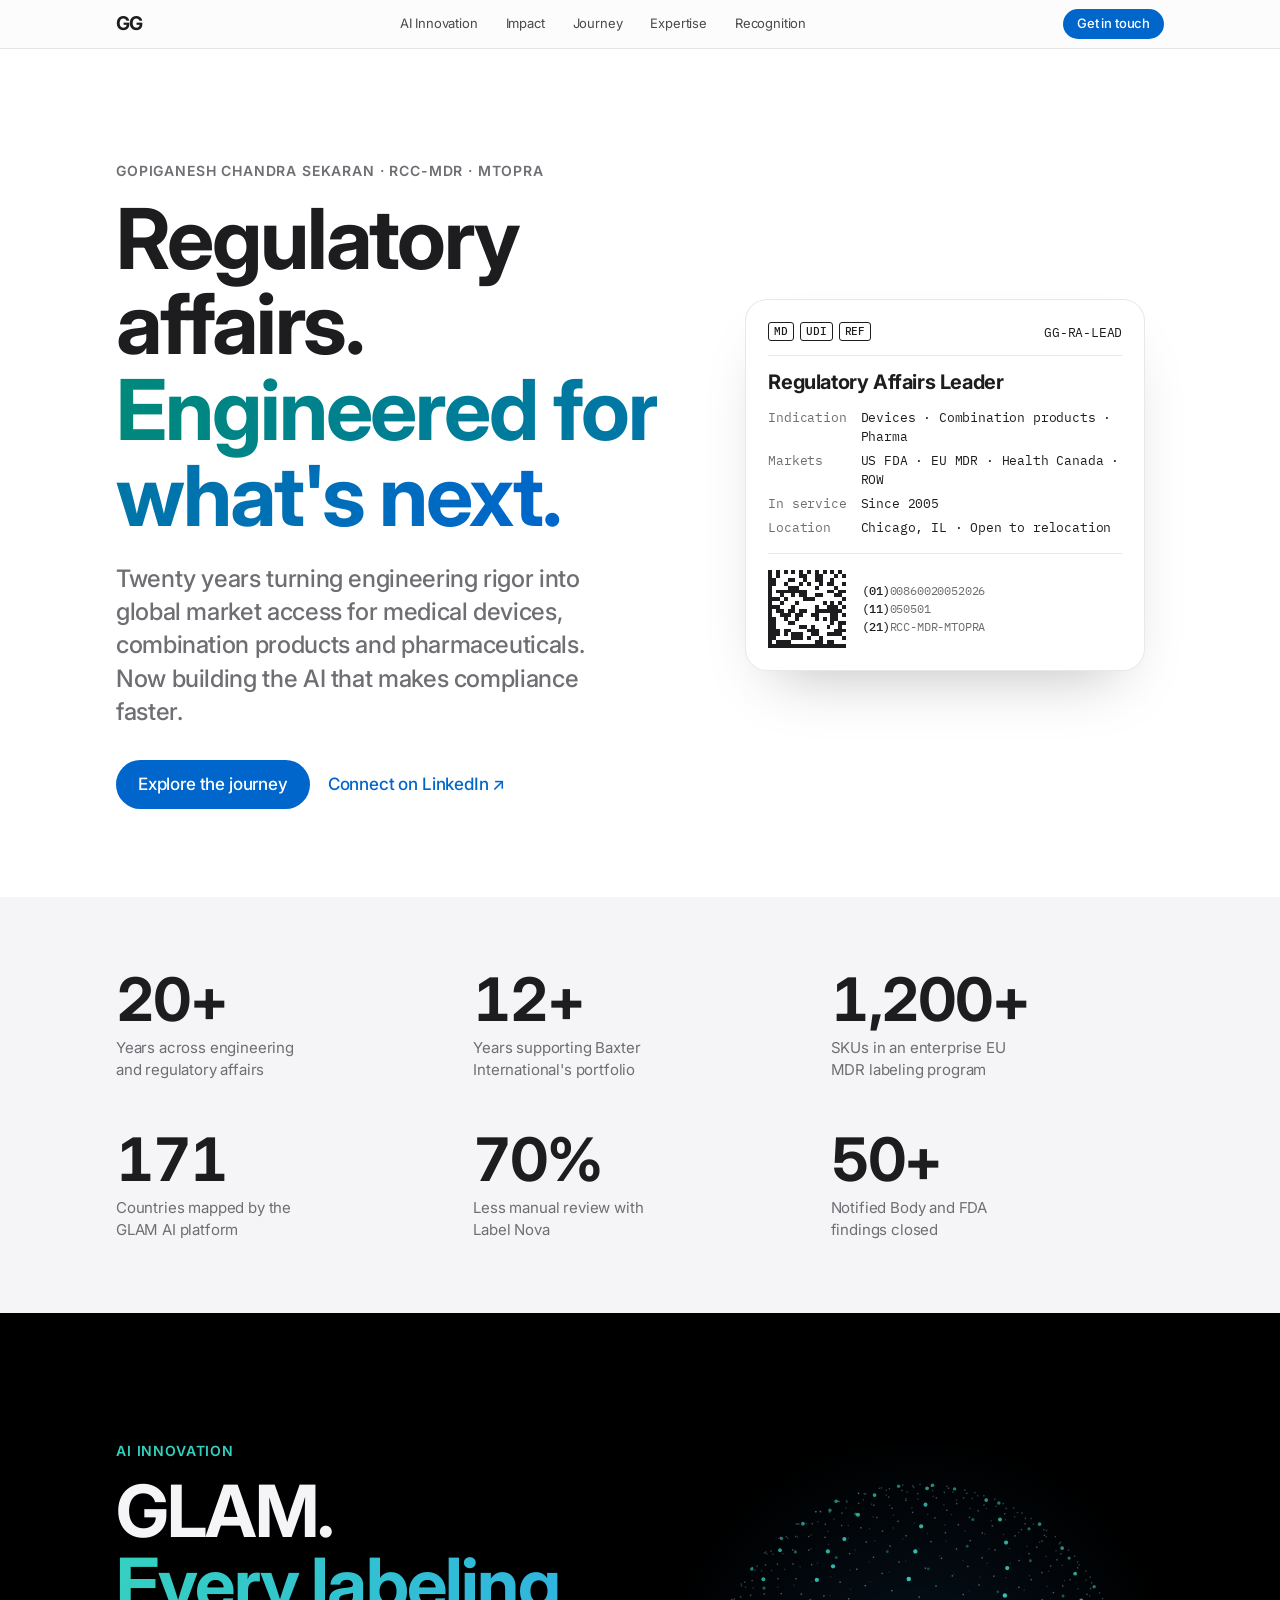
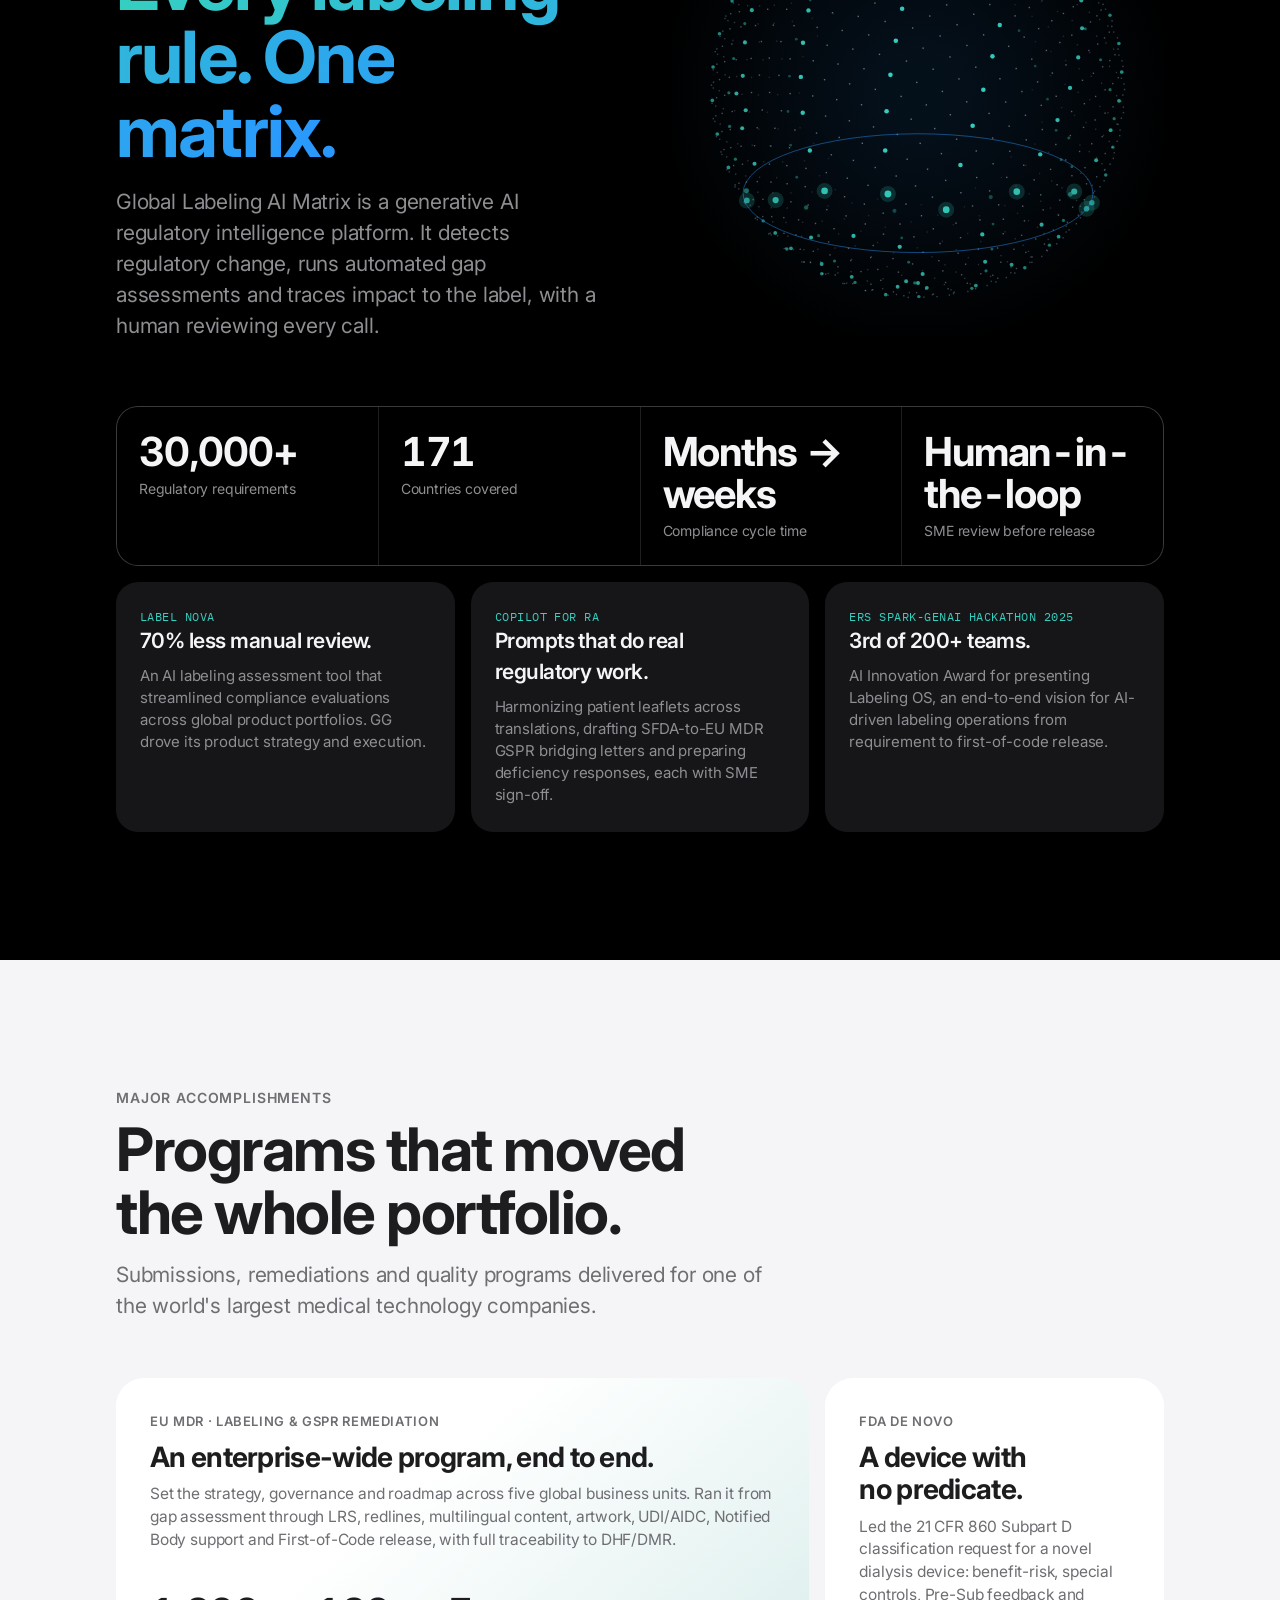
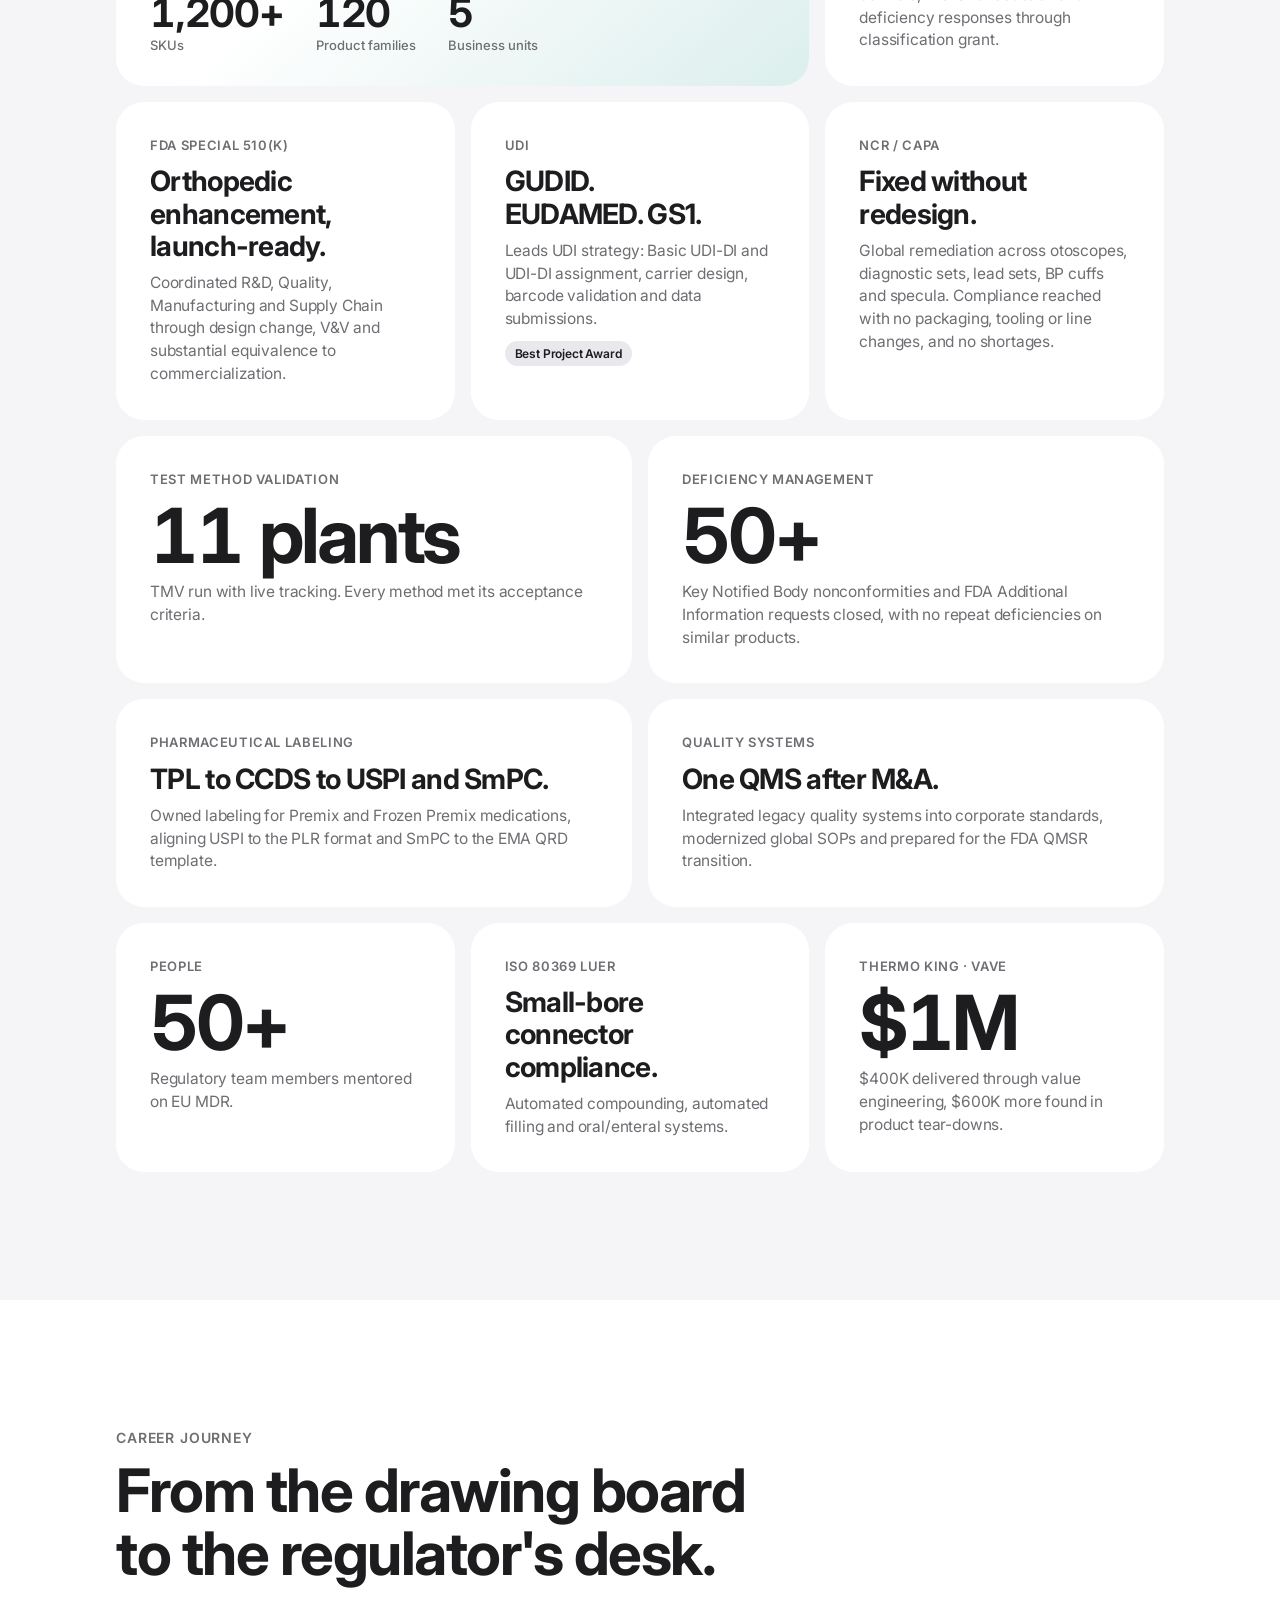
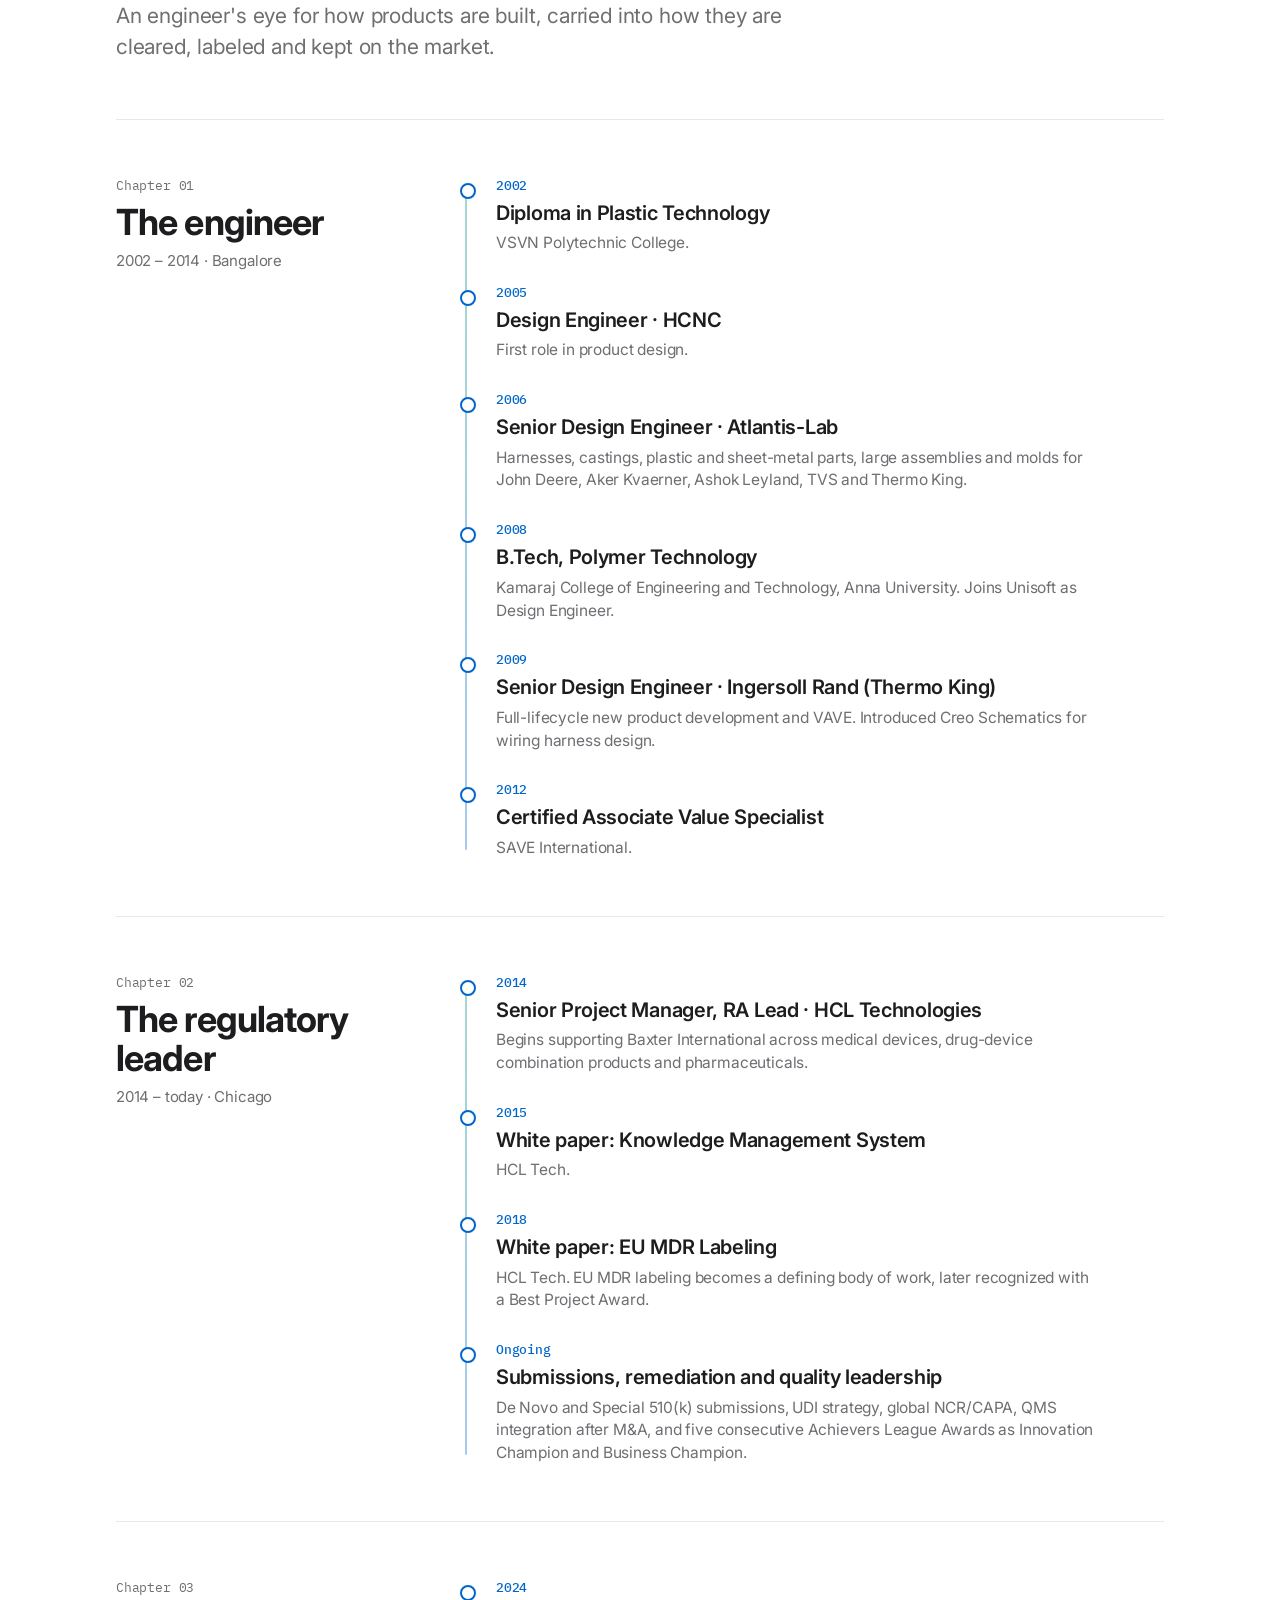
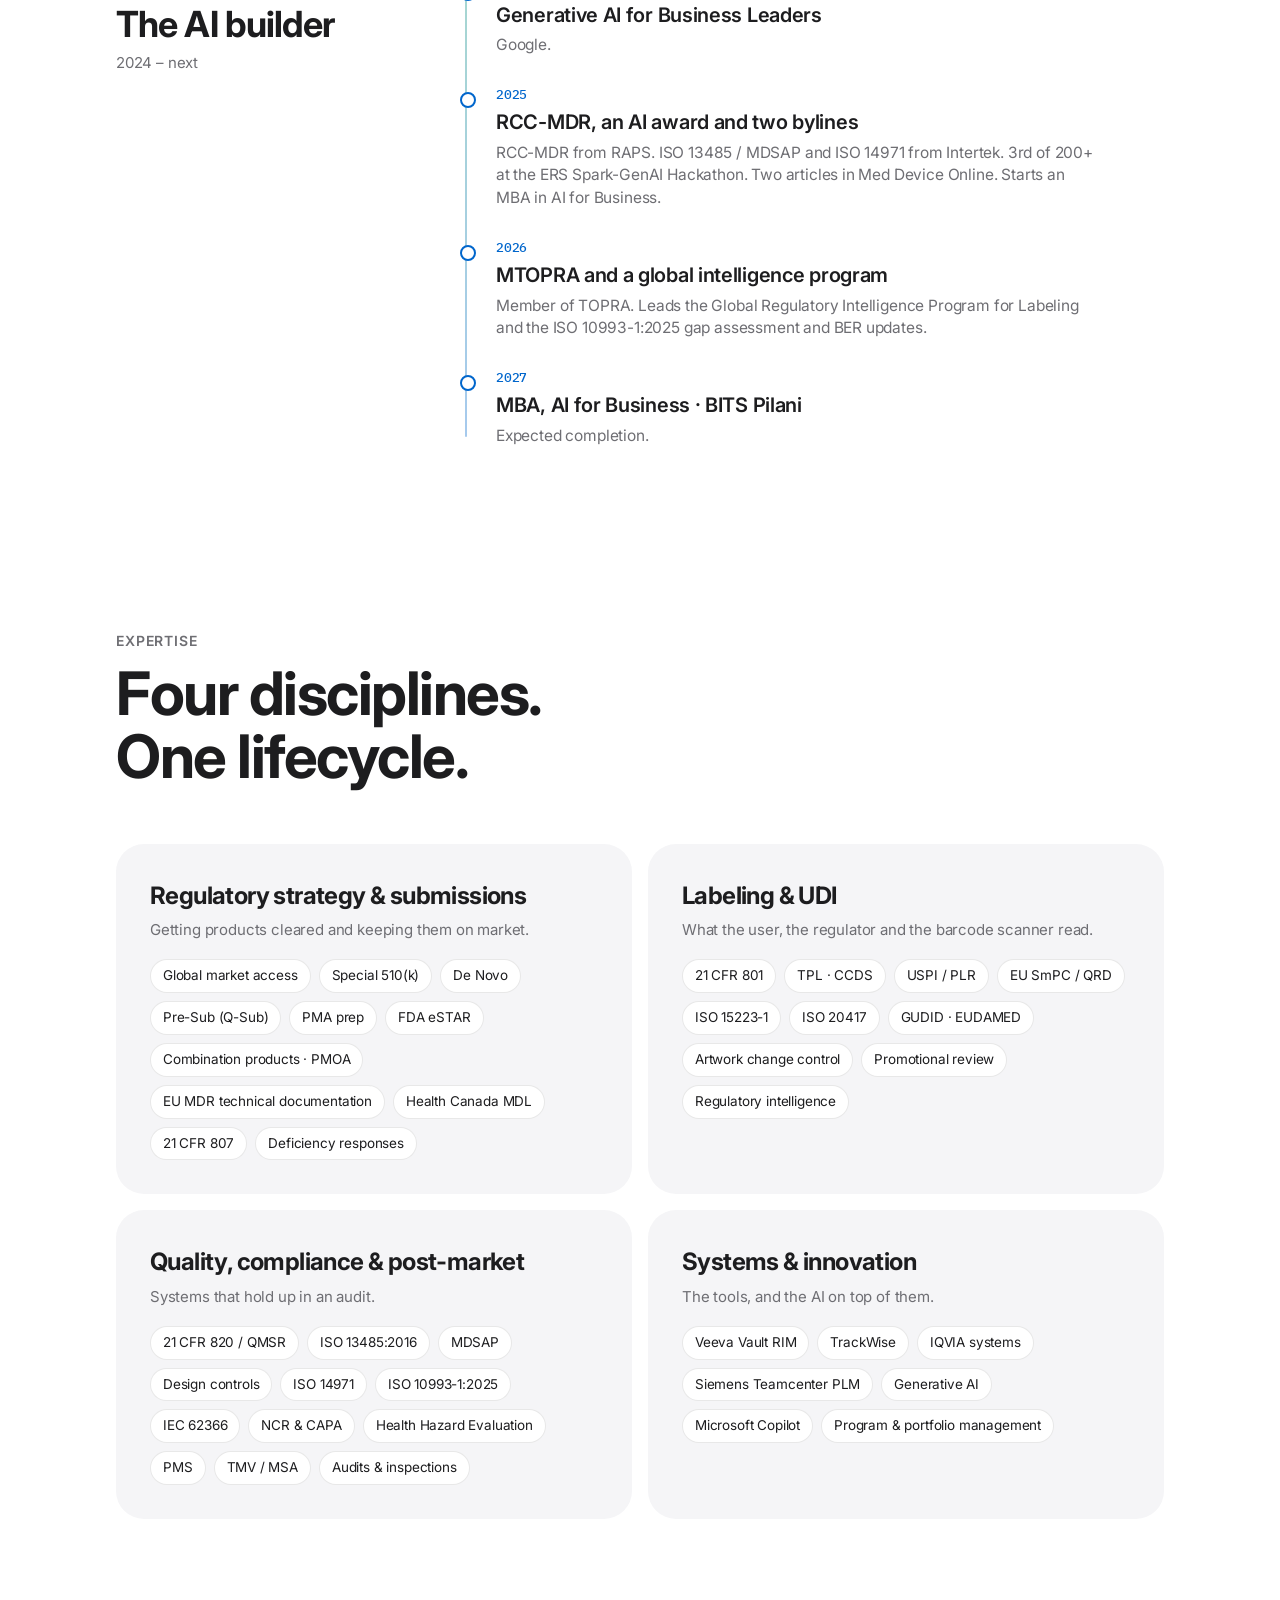
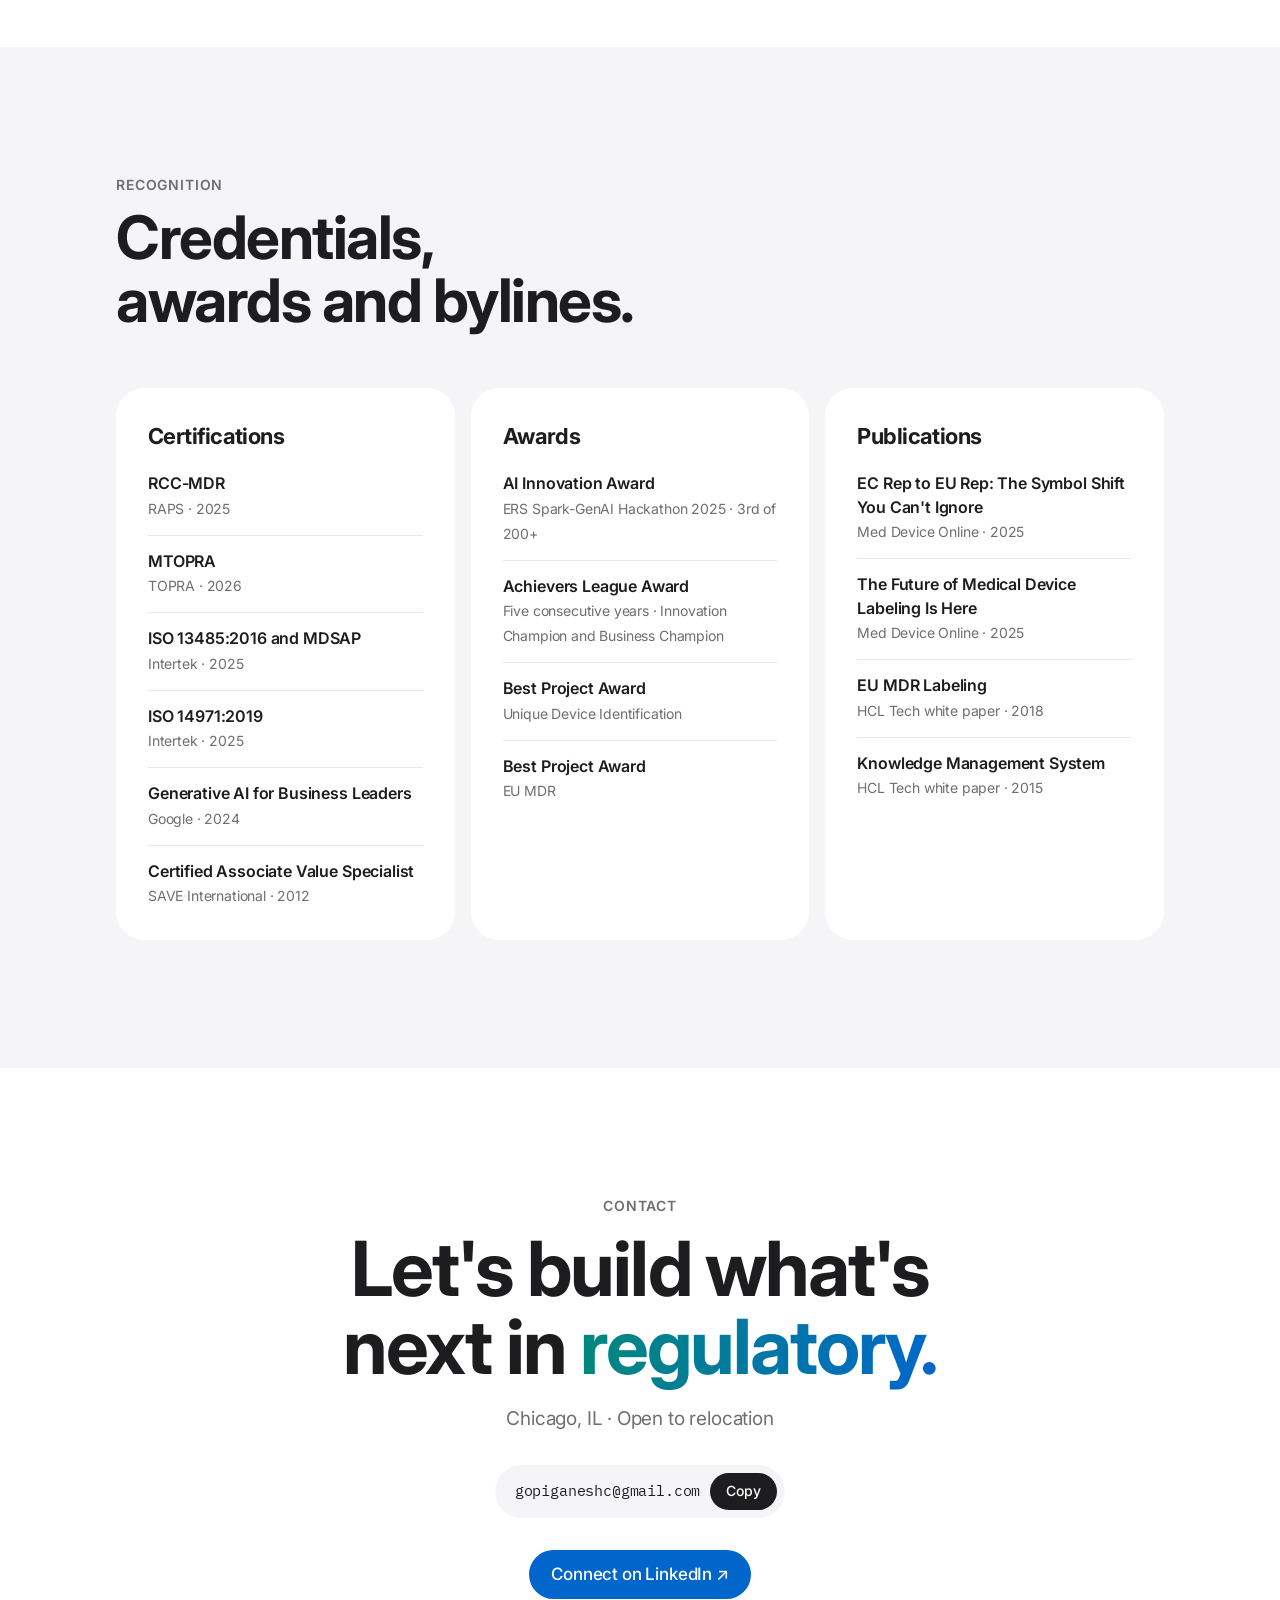
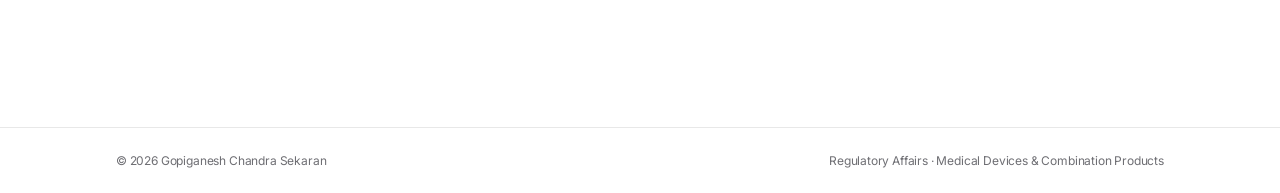
==== index.html @ e37c40f1 "Launch personal website" ====
<!doctype html>
<html lang="en">
<head>
<meta charset="utf-8">
<meta name="viewport" content="width=device-width, initial-scale=1, viewport-fit=cover">
<title>Gopiganesh Chandra Sekaran · Regulatory Affairs Leader</title>
<meta name="description" content="Gopiganesh Chandra Sekaran (GG): Regulatory Affairs leader for medical devices and combination products. RCC-MDR, MTOPRA. EU MDR, UDI, FDA submissions and AI for regulatory intelligence.">
<meta property="og:type" content="profile">
<meta property="og:title" content="Gopiganesh Chandra Sekaran · Regulatory Affairs Leader">
<meta property="og:description" content="20+ years turning engineering rigor into global market access. EU MDR, UDI, FDA De Novo and 510(k), and GLAM, a GenAI regulatory intelligence platform.">
<meta name="twitter:card" content="summary">
<style>:root{padding-top:env(safe-area-inset-top,0px);padding-bottom:env(safe-area-inset-bottom,0px)}body{margin:0}img{max-width:100%}[hidden]{display:none!important}</style>
<link rel="preconnect" href="https://fonts.googleapis.com">
<link rel="preconnect" href="https://fonts.gstatic.com" crossorigin>
<link rel="stylesheet" href="https://fonts.googleapis.com/css2?family=Inter:wght@400;500;600;700;800&family=IBM+Plex+Mono:wght@400;500&display=swap">
<style>
/* Layout: Apple-style product page. Full-bleed bands, 1080px content column, bento tiles, one always-dark showcase band. */
:root{
  --bg:#ffffff; --bg-alt:#f5f5f7; --tile:#ffffff; --fg:#1d1d1f; --muted:#6e6e73;
  --hair:rgba(0,0,0,.09); --chip:#e8e8ed; --accent:#0066cc; --accent-fg:#ffffff;
  --nav:rgba(251,251,253,.78); --grad-a:#00897b; --grad-b:#0066cc;
  --ink:#000000; --ink-2:#161618; --ink-fg:#f5f5f7; --ink-muted:#8e8e93; --ink-hair:rgba(255,255,255,.12);
  --teal:#35d0c0; --sky:#2997ff;
  --f-display:-apple-system,"SF Pro Display",BlinkMacSystemFont,"Inter","Segoe UI",Roboto,sans-serif;
  --f-text:-apple-system,"SF Pro Text",BlinkMacSystemFont,"Inter","Segoe UI",Roboto,sans-serif;
  --f-mono:"IBM Plex Mono",ui-monospace,"SF Mono",Menlo,monospace;
  --r-tile:28px; --w:1080px;
}
@media (prefers-color-scheme:dark){:root:not([data-theme="light"]){
  --bg:#000000; --bg-alt:#0d0d0f; --tile:#1c1c1e; --fg:#f5f5f7; --muted:#a1a1a6;
  --hair:rgba(255,255,255,.12); --chip:#2c2c2e; --accent:#2997ff; --accent-fg:#ffffff;
  --nav:rgba(22,22,23,.78); --grad-a:#40e0d0; --grad-b:#2997ff; color-scheme:dark;
}}
:root[data-theme="dark"]{
  --bg:#000000; --bg-alt:#0d0d0f; --tile:#1c1c1e; --fg:#f5f5f7; --muted:#a1a1a6;
  --hair:rgba(255,255,255,.12); --chip:#2c2c2e; --accent:#2997ff; --accent-fg:#ffffff;
  --nav:rgba(22,22,23,.78); --grad-a:#40e0d0; --grad-b:#2997ff; color-scheme:dark;
}
*{box-sizing:border-box}
html{scroll-behavior:smooth}
body{background:var(--bg);color:var(--fg);font-family:var(--f-text);font-size:17px;line-height:1.47;-webkit-font-smoothing:antialiased;letter-spacing:-.01em}
body::before{content:"";position:fixed;inset:0 0 auto;height:env(safe-area-inset-top,0px);z-index:10;background:var(--nav)}
a{color:var(--accent);text-decoration:none}
a:hover{text-decoration:underline}
:focus-visible{outline:2px solid var(--accent);outline-offset:3px;border-radius:6px}
.wrap{max-width:var(--w);margin:0 auto;padding-left:max(16px,env(safe-area-inset-left,0px));padding-right:max(16px,env(safe-area-inset-right,0px))}
h1,h2,h3{font-family:var(--f-display);text-wrap:balance;margin:0;letter-spacing:-.025em}
p{margin:0}
.eyebrow{font-size:14px;font-weight:600;letter-spacing:.06em;text-transform:uppercase;color:var(--muted)}
.grad{background:linear-gradient(100deg,var(--grad-a),var(--grad-b));-webkit-background-clip:text;background-clip:text;color:transparent}

/* Nav */
.nav{position:sticky;top:env(safe-area-inset-top,0px);z-index:20;background:var(--nav);backdrop-filter:saturate(180%) blur(20px);-webkit-backdrop-filter:saturate(180%) blur(20px);border-bottom:1px solid var(--hair)}
.nav .wrap{display:flex;align-items:center;justify-content:space-between;height:48px;gap:16px}
.logo{font-family:var(--f-display);font-weight:700;font-size:19px;color:var(--fg);letter-spacing:-.03em}
.logo:hover{text-decoration:none}
.nav ul{list-style:none;display:flex;gap:28px;margin:0;padding:0;font-size:13px}
.nav ul a{color:var(--fg);opacity:.8}
.nav ul a:hover{opacity:1;text-decoration:none}
.nav .cta{font-size:13px;font-weight:500;background:var(--accent);color:var(--accent-fg);padding:5px 14px;border-radius:980px;white-space:nowrap}
.nav .cta:hover{text-decoration:none;filter:brightness(1.08)}
@media (max-width:760px){.nav ul{display:none}}

/* Hero */
.hero{padding-block:clamp(56px,9vw,112px) clamp(48px,7vw,88px)}
.hero .wrap{display:grid;grid-template-columns:1.25fr 1fr;gap:clamp(32px,5vw,64px);align-items:center}
.hero-copy{min-width:0;animation:rise .9s cubic-bezier(.2,.7,.2,1) both}
.hero h1{font-size:clamp(44px,7.2vw,84px);line-height:1.02;font-weight:700;margin-top:14px}
.hero .lede{font-size:clamp(19px,2vw,24px);line-height:1.38;color:var(--muted);margin-top:24px;max-width:34ch;font-weight:500;letter-spacing:-.015em}
.btns{display:flex;flex-wrap:wrap;gap:14px;margin-top:32px;align-items:center}
.btn{display:inline-flex;align-items:center;gap:6px;font-size:17px;padding:12px 22px;border-radius:980px;font-weight:500}
.btn.primary{background:var(--accent);color:var(--accent-fg)}
.btn.primary:hover{text-decoration:none;filter:brightness(1.08)}
.btn.link{padding-inline:4px}
@keyframes rise{from{opacity:.35;transform:translateY(18px)}to{opacity:1;transform:none}}
@media (max-width:860px){.hero .wrap{grid-template-columns:1fr}}

/* Device-label card */
.label{min-width:0;justify-self:center;width:100%;max-width:400px;background:var(--tile);border:1px solid var(--hair);border-radius:22px;padding:22px;box-shadow:0 30px 60px -30px rgba(0,0,0,.28);font-family:var(--f-mono);font-size:12.5px;color:var(--fg);animation:rise 1.1s .15s cubic-bezier(.2,.7,.2,1) both;transform:rotate(-1.2deg)}
.label-head{display:flex;justify-content:space-between;align-items:center;gap:8px;padding-bottom:14px;border-bottom:1px solid var(--hair)}
.syms{display:flex;gap:6px}
.sym{border:1.5px solid currentColor;border-radius:3px;padding:1px 5px;font-weight:500;font-size:11px;line-height:1.4}
.label-title{font-family:var(--f-display);font-size:20px;font-weight:700;letter-spacing:-.02em;margin-top:14px;line-height:1.2}
.label dl{display:grid;grid-template-columns:auto 1fr;gap:6px 14px;margin:14px 0 0}
.label dt{color:var(--muted)}
.label dd{margin:0}
.label-foot{display:flex;gap:16px;align-items:center;margin-top:16px;padding-top:16px;border-top:1px solid var(--hair)}
.dm{width:78px;height:78px;flex:none;color:var(--fg)}
.hri{font-size:11.5px;line-height:1.55;word-break:break-all;color:var(--muted);min-width:0}
.hri b{color:var(--fg);font-weight:500}

/* Stats */
.stats{background:var(--bg-alt);padding-block:clamp(48px,6vw,72px)}
.stat-grid{display:grid;grid-template-columns:repeat(3,1fr);gap:clamp(28px,4vw,48px) 24px}
.stat .n{font-family:var(--f-display);font-size:clamp(40px,5vw,60px);font-weight:700;letter-spacing:-.035em;line-height:1;font-variant-numeric:tabular-nums}
.stat .t{color:var(--muted);margin-top:8px;font-size:15px;max-width:22ch}
@media (max-width:640px){.stat-grid{grid-template-columns:repeat(2,1fr)}}

/* Section heads */
.sec{padding-block:clamp(72px,10vw,128px)}
.sec-head{max-width:760px;margin-bottom:clamp(36px,5vw,56px)}
.sec-head h2{font-size:clamp(36px,5.2vw,60px);line-height:1.05;font-weight:700;margin-top:10px}
.sec-head p{color:var(--muted);font-size:clamp(17px,1.7vw,21px);margin-top:16px;max-width:52ch}

/* Showcase (always dark) */
.show{background:var(--ink);color:var(--ink-fg);padding-block:clamp(72px,10vw,128px);overflow:hidden}
.show .eyebrow{color:var(--teal)}
.show-top{display:grid;grid-template-columns:1fr 1fr;gap:clamp(24px,5vw,64px);align-items:center}
.show-top > *{min-width:0}
.show h2{font-size:clamp(40px,6vw,72px);line-height:1.02;font-weight:700;margin-top:12px}
.show h2 .grad{background:linear-gradient(100deg,var(--teal),var(--sky));-webkit-background-clip:text;background-clip:text}
.show .lead{color:var(--ink-muted);font-size:clamp(17px,1.7vw,21px);margin-top:20px;max-width:46ch}
.globe-box{position:relative;width:100%;max-width:520px;aspect-ratio:1;justify-self:center}
.globe-box canvas{width:100%;height:100%;display:block}
.specs{display:grid;grid-template-columns:repeat(4,1fr);gap:1px;background:var(--ink-hair);border:1px solid var(--ink-hair);border-radius:22px;overflow:hidden;margin-top:clamp(40px,6vw,64px)}
.spec{background:var(--ink);padding:24px 22px}
.spec .n{font-family:var(--f-display);font-size:clamp(28px,3.4vw,40px);font-weight:700;letter-spacing:-.03em;line-height:1.05;font-variant-numeric:tabular-nums}
.spec .t{color:var(--ink-muted);font-size:14px;margin-top:6px}
.ai-row{display:grid;grid-template-columns:repeat(3,1fr);gap:16px;margin-top:16px}
.ai-card{background:var(--ink-2);border-radius:22px;padding:26px 24px;min-width:0}
.ai-card h3{font-size:21px;font-weight:600}
.ai-card p{color:var(--ink-muted);font-size:15px;margin-top:8px}
.ai-card .k{font-family:var(--f-mono);font-size:12px;color:var(--teal);letter-spacing:.04em;text-transform:uppercase}
@media (max-width:860px){.show-top{grid-template-columns:1fr}.specs{grid-template-columns:repeat(2,1fr)}.ai-row{grid-template-columns:1fr}.globe-box{max-width:380px}}

/* Bento */
.impact{background:var(--bg-alt)}
.bento{display:grid;grid-template-columns:repeat(6,1fr);gap:16px}
.tile{background:var(--tile);border-radius:var(--r-tile);padding:clamp(24px,3vw,34px);min-width:0;display:flex;flex-direction:column;gap:10px}
.tile .k{font-size:13px;font-weight:600;letter-spacing:.05em;text-transform:uppercase;color:var(--muted)}
.tile h3{font-size:clamp(22px,2.4vw,28px);font-weight:700;line-height:1.15}
.tile p{color:var(--muted);font-size:15.5px}
.tile .big{font-family:var(--f-display);font-size:clamp(48px,6vw,76px);font-weight:700;letter-spacing:-.04em;line-height:.95;font-variant-numeric:tabular-nums}
.s2{grid-column:span 2}.s3{grid-column:span 3}.s4{grid-column:span 4}
.tile.hero-tile{background:linear-gradient(140deg,var(--tile) 40%,color-mix(in srgb,var(--grad-a) 14%,var(--tile)))}
.trio{display:flex;flex-wrap:wrap;gap:12px 32px;margin-top:auto;padding-top:14px}
.trio div{font-family:var(--f-display);font-size:clamp(28px,3.4vw,40px);font-weight:700;letter-spacing:-.03em;line-height:1;font-variant-numeric:tabular-nums}
.trio span{display:block;font-family:var(--f-text);font-size:13px;font-weight:500;color:var(--muted);letter-spacing:0;margin-top:6px}
.badge{align-self:flex-start;font-size:12px;font-weight:600;padding:4px 10px;border-radius:980px;background:var(--chip);color:var(--fg)}
@media (max-width:900px){.s2,.s3,.s4{grid-column:span 3}}
@media (max-width:620px){.bento{grid-template-columns:1fr}.s2,.s3,.s4{grid-column:auto}}

/* Journey */
.chapter{display:grid;grid-template-columns:280px 1fr;gap:clamp(24px,5vw,72px);padding-block:clamp(36px,5vw,56px);border-top:1px solid var(--hair)}
.chapter:first-of-type{border-top:0;padding-top:0}
.ch-side{position:sticky;top:calc(env(safe-area-inset-top,0px) + 80px);align-self:start;min-width:0}
.ch-side .no{font-family:var(--f-mono);font-size:13px;color:var(--muted)}
.ch-side h3{font-size:clamp(28px,3.2vw,36px);font-weight:700;line-height:1.08;margin-top:8px}
.ch-side .span{color:var(--muted);margin-top:8px;font-size:15px}
.events{list-style:none;margin:0;padding:0;position:relative;min-width:0}
.events::before{content:"";position:absolute;left:5px;top:10px;bottom:10px;width:2px;background:linear-gradient(var(--grad-a),var(--grad-b));opacity:.35;border-radius:2px}
.ev{position:relative;padding-left:36px;padding-bottom:28px}
.ev:last-child{padding-bottom:0}
.ev::before{content:"";position:absolute;left:0;top:7px;width:12px;height:12px;border-radius:50%;background:var(--bg);border:2.5px solid var(--grad-b)}
.ev .y{font-family:var(--f-mono);font-size:13px;color:var(--accent);font-weight:500}
.ev h4{font-family:var(--f-display);font-size:20px;font-weight:600;margin:4px 0 0;letter-spacing:-.015em}
.ev p{color:var(--muted);font-size:15.5px;margin-top:4px;max-width:60ch}
@media (max-width:760px){.chapter{grid-template-columns:1fr}.ch-side{position:static}}

/* Expertise */
.pillars{display:grid;grid-template-columns:repeat(2,1fr);gap:16px}
.pillar{background:var(--bg-alt);border-radius:var(--r-tile);padding:clamp(24px,3vw,34px);min-width:0}
.pillar h3{font-size:24px;font-weight:700}
.pillar .sub{color:var(--muted);font-size:15px;margin-top:6px}
.chips{display:flex;flex-wrap:wrap;gap:8px;margin-top:18px}
.chips span{font-size:13.5px;padding:6px 12px;border-radius:980px;background:var(--tile);border:1px solid var(--hair)}
@media (max-width:760px){.pillars{grid-template-columns:1fr}}

/* Recognition */
.rec{background:var(--bg-alt)}
.rec-grid{display:grid;grid-template-columns:repeat(3,1fr);gap:16px}
.rec-col{background:var(--tile);border-radius:var(--r-tile);padding:clamp(24px,3vw,32px);min-width:0}
.rec-col h3{font-size:22px;font-weight:700;margin-bottom:6px}
.rec-col ul{list-style:none;margin:0;padding:0}
.rec-col li{padding-block:14px;border-bottom:1px solid var(--hair)}
.rec-col li:last-child{border-bottom:0;padding-bottom:0}
.rec-col li b{display:block;font-weight:600;font-size:16px;letter-spacing:-.01em}
.rec-col li span{color:var(--muted);font-size:14px}
@media (max-width:900px){.rec-grid{grid-template-columns:1fr}}

/* Contact */
.contact{text-align:center}
.contact h2{font-size:clamp(40px,6.4vw,76px);line-height:1.03;font-weight:700;max-width:14ch;margin-inline:auto}
.contact .where{color:var(--muted);font-size:19px;margin-top:20px}
.contact .btns{justify-content:center}
.mail{display:inline-flex;align-items:center;gap:10px;flex-wrap:wrap;justify-content:center;background:var(--bg-alt);border-radius:980px;padding:8px 8px 8px 20px;font-size:17px}
.mail code{font-family:var(--f-mono);font-size:15px;user-select:all;color:var(--fg)}
.mail button{font:inherit;font-size:14px;font-weight:500;border:0;border-radius:980px;padding:8px 16px;background:var(--fg);color:var(--bg);cursor:pointer}
footer{border-top:1px solid var(--hair);padding-block:24px;color:var(--muted);font-size:12px}
footer .wrap{display:flex;justify-content:space-between;flex-wrap:wrap;gap:8px}

/* Scroll reveal: visible by default, enhanced where scroll timelines exist */
@supports (animation-timeline: view()){
  @media (prefers-reduced-motion:no-preference){
    .reveal{animation:rise linear both;animation-timeline:view();animation-range:entry 0% entry 55%}
  }
}
@media (prefers-reduced-motion:reduce){
  .hero-copy,.label{animation:none}
  html{scroll-behavior:auto}
}
</style>

</head>
<body>
<nav class="nav" aria-label="Primary">
  <div class="wrap">
    <a class="logo" href="#top">GG</a>
    <ul>
      <li><a href="#ai">AI Innovation</a></li>
      <li><a href="#impact">Impact</a></li>
      <li><a href="#journey">Journey</a></li>
      <li><a href="#expertise">Expertise</a></li>
      <li><a href="#recognition">Recognition</a></li>
    </ul>
    <a class="cta" href="#contact">Get in touch</a>
  </div>
</nav>

<header class="hero" id="top">
  <div class="wrap">
    <div class="hero-copy">
      <div class="eyebrow">Gopiganesh Chandra Sekaran · RCC-MDR · MTOPRA</div>
      <h1>Regulatory affairs.<br><span class="grad">Engineered for what's next.</span></h1>
      <p class="lede">Twenty years turning engineering rigor into global market access for medical devices, combination products and pharmaceuticals. Now building the AI that makes compliance faster.</p>
      <div class="btns">
        <a class="btn primary" href="#journey">Explore the journey</a>
        <a class="btn link" href="https://www.linkedin.com/in/gopi-ganesh-chandra-sekaran-rcc-mdr-mtopra-7389b220/" target="_blank" rel="noopener">Connect on LinkedIn ↗</a>
      </div>
    </div>

    <aside class="label" aria-label="Career summary styled as a medical device label">
      <div class="label-head">
        <div class="syms"><span class="sym">MD</span><span class="sym">UDI</span><span class="sym">REF</span></div>
        <span>GG-RA-LEAD</span>
      </div>
      <div class="label-title">Regulatory Affairs Leader</div>
      <dl>
        <dt>Indication</dt><dd>Devices · Combination products · Pharma</dd>
        <dt>Markets</dt><dd>US FDA · EU MDR · Health Canada · ROW</dd>
        <dt>In service</dt><dd>Since 2005</dd>
        <dt>Location</dt><dd>Chicago, IL · Open to relocation</dd>
      </dl>
      <div class="label-foot">
        <svg class="dm" id="dm" viewBox="0 0 20 20" shape-rendering="crispEdges" aria-hidden="true"></svg>
        <div class="hri"><b>(01)</b>00860020052026<br><b>(11)</b>050501<br><b>(21)</b>RCC-MDR-MTOPRA</div>
      </div>
    </aside>
  </div>
</header>

<section class="stats" aria-label="Career at a glance">
  <div class="wrap stat-grid">
    <div class="stat reveal"><div class="n">20+</div><div class="t">Years across engineering and regulatory affairs</div></div>
    <div class="stat reveal"><div class="n">12+</div><div class="t">Years supporting Baxter International's portfolio</div></div>
    <div class="stat reveal"><div class="n">1,200+</div><div class="t">SKUs in an enterprise EU MDR labeling program</div></div>
    <div class="stat reveal"><div class="n">171</div><div class="t">Countries mapped by the GLAM AI platform</div></div>
    <div class="stat reveal"><div class="n">70%</div><div class="t">Less manual review with Label Nova</div></div>
    <div class="stat reveal"><div class="n">50+</div><div class="t">Notified Body and FDA findings closed</div></div>
  </div>
</section>

<section class="show" id="ai">
  <div class="wrap">
    <div class="show-top">
      <div>
        <div class="eyebrow">AI Innovation</div>
        <h2>GLAM.<br><span class="grad">Every labeling rule. One matrix.</span></h2>
        <p class="lead">Global Labeling AI Matrix is a generative AI regulatory intelligence platform. It detects regulatory change, runs automated gap assessments and traces impact to the label, with a human reviewing every call.</p>
      </div>
      <div class="globe-box"><canvas id="globe" aria-label="Rotating globe of points representing 171 countries" role="img"></canvas></div>
    </div>

    <div class="specs reveal">
      <div class="spec"><div class="n">30,000+</div><div class="t">Regulatory requirements</div></div>
      <div class="spec"><div class="n">171</div><div class="t">Countries covered</div></div>
      <div class="spec"><div class="n">Months → weeks</div><div class="t">Compliance cycle time</div></div>
      <div class="spec"><div class="n">Human-in-the-loop</div><div class="t">SME review before release</div></div>
    </div>

    <div class="ai-row">
      <div class="ai-card reveal">
        <div class="k">Label Nova</div>
        <h3>70% less manual review.</h3>
        <p>An AI labeling assessment tool that streamlined compliance evaluations across global product portfolios. GG drove its product strategy and execution.</p>
      </div>
      <div class="ai-card reveal">
        <div class="k">Copilot for RA</div>
        <h3>Prompts that do real regulatory work.</h3>
        <p>Harmonizing patient leaflets across translations, drafting SFDA-to-EU MDR GSPR bridging letters and preparing deficiency responses, each with SME sign-off.</p>
      </div>
      <div class="ai-card reveal">
        <div class="k">ERS Spark-GenAI Hackathon 2025</div>
        <h3>3rd of 200+ teams.</h3>
        <p>AI Innovation Award for presenting Labeling OS, an end-to-end vision for AI-driven labeling operations from requirement to first-of-code release.</p>
      </div>
    </div>
  </div>
</section>

<section class="sec impact" id="impact">
  <div class="wrap">
    <div class="sec-head">
      <div class="eyebrow">Major accomplishments</div>
      <h2>Programs that moved the whole portfolio.</h2>
      <p>Submissions, remediations and quality programs delivered for one of the world's largest medical technology companies.</p>
    </div>

    <div class="bento">
      <article class="tile s4 hero-tile reveal">
        <div class="k">EU MDR · Labeling & GSPR Remediation</div>
        <h3>An enterprise-wide program, end to end.</h3>
        <p>Set the strategy, governance and roadmap across five global business units. Ran it from gap assessment through LRS, redlines, multilingual content, artwork, UDI/AIDC, Notified Body support and First-of-Code release, with full traceability to DHF/DMR.</p>
        <div class="trio">
          <div>1,200+<span>SKUs</span></div>
          <div>120<span>Product families</span></div>
          <div>5<span>Business units</span></div>
        </div>
      </article>
      <article class="tile s2 reveal">
        <div class="k">FDA De Novo</div>
        <h3>A device with no predicate.</h3>
        <p>Led the 21 CFR 860 Subpart D classification request for a novel dialysis device: benefit-risk, special controls, Pre-Sub feedback and deficiency responses through classification grant.</p>
      </article>

      <article class="tile s2 reveal">
        <div class="k">FDA Special 510(k)</div>
        <h3>Orthopedic enhancement, launch-ready.</h3>
        <p>Coordinated R&amp;D, Quality, Manufacturing and Supply Chain through design change, V&amp;V and substantial equivalence to commercialization.</p>
      </article>
      <article class="tile s2 reveal">
        <div class="k">UDI</div>
        <h3>GUDID. EUDAMED. GS1.</h3>
        <p>Leads UDI strategy: Basic UDI-DI and UDI-DI assignment, carrier design, barcode validation and data submissions.</p>
        <span class="badge">Best Project Award</span>
      </article>
      <article class="tile s2 reveal">
        <div class="k">NCR / CAPA</div>
        <h3>Fixed without redesign.</h3>
        <p>Global remediation across otoscopes, diagnostic sets, lead sets, BP cuffs and specula. Compliance reached with no packaging, tooling or line changes, and no shortages.</p>
      </article>

      <article class="tile s3 reveal">
        <div class="k">Test Method Validation</div>
        <div class="big">11 plants</div>
        <p>TMV run with live tracking. Every method met its acceptance criteria.</p>
      </article>
      <article class="tile s3 reveal">
        <div class="k">Deficiency management</div>
        <div class="big">50+</div>
        <p>Key Notified Body nonconformities and FDA Additional Information requests closed, with no repeat deficiencies on similar products.</p>
      </article>

      <article class="tile s3 reveal">
        <div class="k">Pharmaceutical labeling</div>
        <h3>TPL to CCDS to USPI and SmPC.</h3>
        <p>Owned labeling for Premix and Frozen Premix medications, aligning USPI to the PLR format and SmPC to the EMA QRD template.</p>
      </article>
      <article class="tile s3 reveal">
        <div class="k">Quality systems</div>
        <h3>One QMS after M&amp;A.</h3>
        <p>Integrated legacy quality systems into corporate standards, modernized global SOPs and prepared for the FDA QMSR transition.</p>
      </article>

      <article class="tile s2 reveal">
        <div class="k">People</div>
        <div class="big">50+</div>
        <p>Regulatory team members mentored on EU MDR.</p>
      </article>
      <article class="tile s2 reveal">
        <div class="k">ISO 80369 Luer</div>
        <h3>Small-bore connector compliance.</h3>
        <p>Automated compounding, automated filling and oral/enteral systems.</p>
      </article>
      <article class="tile s2 reveal">
        <div class="k">Thermo King · VAVE</div>
        <div class="big">$1M</div>
        <p>$400K delivered through value engineering, $600K more found in product tear-downs.</p>
      </article>
    </div>
  </div>
</section>

<section class="sec" id="journey">
  <div class="wrap">
    <div class="sec-head">
      <div class="eyebrow">Career journey</div>
      <h2>From the drawing board to the regulator's desk.</h2>
      <p>An engineer's eye for how products are built, carried into how they are cleared, labeled and kept on the market.</p>
    </div>

    <div class="chapter">
      <div class="ch-side">
        <div class="no">Chapter 01</div>
        <h3>The engineer</h3>
        <div class="span">2002 – 2014 · Bangalore</div>
      </div>
      <ol class="events">
        <li class="ev reveal"><div class="y">2002</div><h4>Diploma in Plastic Technology</h4><p>VSVN Polytechnic College.</p></li>
        <li class="ev reveal"><div class="y">2005</div><h4>Design Engineer · HCNC</h4><p>First role in product design.</p></li>
        <li class="ev reveal"><div class="y">2006</div><h4>Senior Design Engineer · Atlantis-Lab</h4><p>Harnesses, castings, plastic and sheet-metal parts, large assemblies and molds for John Deere, Aker Kvaerner, Ashok Leyland, TVS and Thermo King.</p></li>
        <li class="ev reveal"><div class="y">2008</div><h4>B.Tech, Polymer Technology</h4><p>Kamaraj College of Engineering and Technology, Anna University. Joins Unisoft as Design Engineer.</p></li>
        <li class="ev reveal"><div class="y">2009</div><h4>Senior Design Engineer · Ingersoll Rand (Thermo King)</h4><p>Full-lifecycle new product development and VAVE. Introduced Creo Schematics for wiring harness design.</p></li>
        <li class="ev reveal"><div class="y">2012</div><h4>Certified Associate Value Specialist</h4><p>SAVE International.</p></li>
      </ol>
    </div>

    <div class="chapter">
      <div class="ch-side">
        <div class="no">Chapter 02</div>
        <h3>The regulatory leader</h3>
        <div class="span">2014 – today · Chicago</div>
      </div>
      <ol class="events">
        <li class="ev reveal"><div class="y">2014</div><h4>Senior Project Manager, RA Lead · HCL Technologies</h4><p>Begins supporting Baxter International across medical devices, drug-device combination products and pharmaceuticals.</p></li>
        <li class="ev reveal"><div class="y">2015</div><h4>White paper: Knowledge Management System</h4><p>HCL Tech.</p></li>
        <li class="ev reveal"><div class="y">2018</div><h4>White paper: EU MDR Labeling</h4><p>HCL Tech. EU MDR labeling becomes a defining body of work, later recognized with a Best Project Award.</p></li>
        <li class="ev reveal"><div class="y">Ongoing</div><h4>Submissions, remediation and quality leadership</h4><p>De Novo and Special 510(k) submissions, UDI strategy, global NCR/CAPA, QMS integration after M&amp;A, and five consecutive Achievers League Awards as Innovation Champion and Business Champion.</p></li>
      </ol>
    </div>

    <div class="chapter">
      <div class="ch-side">
        <div class="no">Chapter 03</div>
        <h3>The AI builder</h3>
        <div class="span">2024 – next</div>
      </div>
      <ol class="events">
        <li class="ev reveal"><div class="y">2024</div><h4>Generative AI for Business Leaders</h4><p>Google.</p></li>
        <li class="ev reveal"><div class="y">2025</div><h4>RCC-MDR, an AI award and two bylines</h4><p>RCC-MDR from RAPS. ISO 13485 / MDSAP and ISO 14971 from Intertek. 3rd of 200+ at the ERS Spark-GenAI Hackathon. Two articles in Med Device Online. Starts an MBA in AI for Business.</p></li>
        <li class="ev reveal"><div class="y">2026</div><h4>MTOPRA and a global intelligence program</h4><p>Member of TOPRA. Leads the Global Regulatory Intelligence Program for Labeling and the ISO 10993-1:2025 gap assessment and BER updates.</p></li>
        <li class="ev reveal"><div class="y">2027</div><h4>MBA, AI for Business · BITS Pilani</h4><p>Expected completion.</p></li>
      </ol>
    </div>
  </div>
</section>

<section class="sec" id="expertise" style="padding-top:0">
  <div class="wrap">
    <div class="sec-head">
      <div class="eyebrow">Expertise</div>
      <h2>Four disciplines. One lifecycle.</h2>
    </div>
    <div class="pillars">
      <div class="pillar reveal">
        <h3>Regulatory strategy & submissions</h3>
        <div class="sub">Getting products cleared and keeping them on market.</div>
        <div class="chips"><span>Global market access</span><span>Special 510(k)</span><span>De Novo</span><span>Pre-Sub (Q-Sub)</span><span>PMA prep</span><span>FDA eSTAR</span><span>Combination products · PMOA</span><span>EU MDR technical documentation</span><span>Health Canada MDL</span><span>21 CFR 807</span><span>Deficiency responses</span></div>
      </div>
      <div class="pillar reveal">
        <h3>Labeling & UDI</h3>
        <div class="sub">What the user, the regulator and the barcode scanner read.</div>
        <div class="chips"><span>21 CFR 801</span><span>TPL · CCDS</span><span>USPI / PLR</span><span>EU SmPC / QRD</span><span>ISO 15223-1</span><span>ISO 20417</span><span>GUDID · EUDAMED</span><span>Artwork change control</span><span>Promotional review</span><span>Regulatory intelligence</span></div>
      </div>
      <div class="pillar reveal">
        <h3>Quality, compliance & post-market</h3>
        <div class="sub">Systems that hold up in an audit.</div>
        <div class="chips"><span>21 CFR 820 / QMSR</span><span>ISO 13485:2016</span><span>MDSAP</span><span>Design controls</span><span>ISO 14971</span><span>ISO 10993-1:2025</span><span>IEC 62366</span><span>NCR & CAPA</span><span>Health Hazard Evaluation</span><span>PMS</span><span>TMV / MSA</span><span>Audits & inspections</span></div>
      </div>
      <div class="pillar reveal">
        <h3>Systems & innovation</h3>
        <div class="sub">The tools, and the AI on top of them.</div>
        <div class="chips"><span>Veeva Vault RIM</span><span>TrackWise</span><span>IQVIA systems</span><span>Siemens Teamcenter PLM</span><span>Generative AI</span><span>Microsoft Copilot</span><span>Program & portfolio management</span></div>
      </div>
    </div>
  </div>
</section>

<section class="sec rec" id="recognition">
  <div class="wrap">
    <div class="sec-head">
      <div class="eyebrow">Recognition</div>
      <h2>Credentials, awards and bylines.</h2>
    </div>
    <div class="rec-grid">
      <div class="rec-col reveal">
        <h3>Certifications</h3>
        <ul>
          <li><b>RCC-MDR</b><span>RAPS · 2025</span></li>
          <li><b>MTOPRA</b><span>TOPRA · 2026</span></li>
          <li><b>ISO 13485:2016 and MDSAP</b><span>Intertek · 2025</span></li>
          <li><b>ISO 14971:2019</b><span>Intertek · 2025</span></li>
          <li><b>Generative AI for Business Leaders</b><span>Google · 2024</span></li>
          <li><b>Certified Associate Value Specialist</b><span>SAVE International · 2012</span></li>
        </ul>
      </div>
      <div class="rec-col reveal">
        <h3>Awards</h3>
        <ul>
          <li><b>AI Innovation Award</b><span>ERS Spark-GenAI Hackathon 2025 · 3rd of 200+</span></li>
          <li><b>Achievers League Award</b><span>Five consecutive years · Innovation Champion and Business Champion</span></li>
          <li><b>Best Project Award</b><span>Unique Device Identification</span></li>
          <li><b>Best Project Award</b><span>EU MDR</span></li>
        </ul>
      </div>
      <div class="rec-col reveal">
        <h3>Publications</h3>
        <ul>
          <li><b>EC Rep to EU Rep: The Symbol Shift You Can't Ignore</b><span>Med Device Online · 2025</span></li>
          <li><b>The Future of Medical Device Labeling Is Here</b><span>Med Device Online · 2025</span></li>
          <li><b>EU MDR Labeling</b><span>HCL Tech white paper · 2018</span></li>
          <li><b>Knowledge Management System</b><span>HCL Tech white paper · 2015</span></li>
        </ul>
      </div>
    </div>
  </div>
</section>

<section class="sec contact" id="contact">
  <div class="wrap">
    <div class="eyebrow">Contact</div>
    <h2 style="margin-top:12px">Let's build what's next in <span class="grad">regulatory.</span></h2>
    <p class="where">Chicago, IL · Open to relocation</p>
    <div class="btns">
      <div class="mail"><code id="email">gopiganeshc@gmail.com</code><button type="button" id="copy">Copy</button></div>
    </div>
    <div class="btns">
      <a class="btn primary" href="https://www.linkedin.com/in/gopi-ganesh-chandra-sekaran-rcc-mdr-mtopra-7389b220/" target="_blank" rel="noopener">Connect on LinkedIn ↗</a>
    </div>
  </div>
</section>

<footer>
  <div class="wrap">
    <span>© 2026 Gopiganesh Chandra Sekaran</span>
    <span>Regulatory Affairs · Medical Devices & Combination Products</span>
  </div>
</footer>

<script>
(function(){
  // Data Matrix-style mark (decorative): L finder + clock track + seeded modules
  var svg=document.getElementById('dm'), n=20, s=7, out='';
  function rnd(){s=(s*9301+49297)%233280;return s/233280;}
  for(var y=0;y<n;y++)for(var x=0;x<n;x++){
    var on;
    if(x===0||y===n-1) on=true;
    else if(y===0) on=x%2===0;
    else if(x===n-1) on=y%2===1;
    else on=rnd()>0.52;
    if(on) out+='<rect x="'+x+'" y="'+y+'" width="1" height="1" fill="currentColor"/>';
  }
  svg.innerHTML=out;

  // Copy email
  var btn=document.getElementById('copy'), em=document.getElementById('email');
  btn.addEventListener('click',function(){
    var t=em.textContent;
    function sel(){var r=document.createRange();r.selectNodeContents(em);var w=getSelection();w.removeAllRanges();w.addRange(r);btn.textContent='Selected';}
    try{
      navigator.clipboard.writeText(t).then(function(){btn.textContent='Copied';setTimeout(function(){btn.textContent='Copy';},1800);},sel);
    }catch(e){sel();}
  });

  // GLAM globe
  var c=document.getElementById('globe'), ctx=c.getContext('2d');
  var N=1100, pts=[], ga=Math.PI*(3-Math.sqrt(5));
  for(var i=0;i<N;i++){
    var yy=1-(i/(N-1))*2, r=Math.sqrt(1-yy*yy), th=ga*i;
    pts.push([Math.cos(th)*r,yy,Math.sin(th)*r,(i*37)%N<171]);
  }
  var reduce=window.matchMedia('(prefers-reduced-motion: reduce)').matches;
  var W=0,H=0,dpr=1;
  function size(){
    var b=c.getBoundingClientRect(); dpr=Math.min(window.devicePixelRatio||1,2);
    W=b.width;H=b.height;c.width=Math.round(W*dpr);c.height=Math.round(H*dpr);ctx.setTransform(dpr,0,0,dpr,0,0);
  }
  var tilt=0.38, ct=Math.cos(tilt), st=Math.sin(tilt);
  function draw(t){
    if(!W) return;
    ctx.clearRect(0,0,W,H);
    var R=Math.min(W,H)*0.42, cx=W/2, cy=H/2, a=t*0.00012, ca=Math.cos(a), sa=Math.sin(a);
    var g=ctx.createRadialGradient(cx,cy,R*0.2,cx,cy,R*1.25);
    g.addColorStop(0,'rgba(41,151,255,0.10)');g.addColorStop(1,'rgba(41,151,255,0)');
    ctx.fillStyle=g;ctx.beginPath();ctx.arc(cx,cy,R*1.25,0,Math.PI*2);ctx.fill();
    var scan=Math.sin(t*0.0007)*0.95;
    for(var i=0;i<N;i++){
      var p=pts[i], x=p[0]*ca-p[2]*sa, z=p[0]*sa+p[2]*ca, y=p[1]*ct-z*st, z2=p[1]*st+z*ct;
      var d=(z2+1)/2; if(d<0.08) continue;
      var px=cx+x*R, py=cy+y*R;
      if(p[3]){
        var hit=Math.abs(y-scan)<0.06;
        ctx.fillStyle='rgba(53,208,192,'+(0.25+0.75*d)+')';
        ctx.beginPath();ctx.arc(px,py,(hit?3.2:2.1)*(0.6+0.5*d),0,Math.PI*2);ctx.fill();
        if(hit&&d>0.5){ctx.fillStyle='rgba(53,208,192,0.18)';ctx.beginPath();ctx.arc(px,py,8,0,Math.PI*2);ctx.fill();}
      }else{
        ctx.fillStyle='rgba(200,210,230,'+(0.08+0.42*d)+')';
        ctx.fillRect(px-0.7,py-0.7,1.4,1.4);
      }
    }
    // scan ring
    var ry=cy+scan*R*ct, rr=Math.sqrt(Math.max(0,1-scan*scan))*R;
    ctx.strokeStyle='rgba(41,151,255,0.45)';ctx.lineWidth=1;
    ctx.beginPath();ctx.ellipse(cx,ry,rr,rr*st*0.9+1,0,0,Math.PI*2);ctx.stroke();
  }
  function loop(t){draw(t);requestAnimationFrame(loop);}
  size(); draw(4000);
  window.addEventListener('resize',function(){size();if(reduce)draw(4000);});
  if(!reduce) requestAnimationFrame(loop);
})();
</script>

</body>
</html>
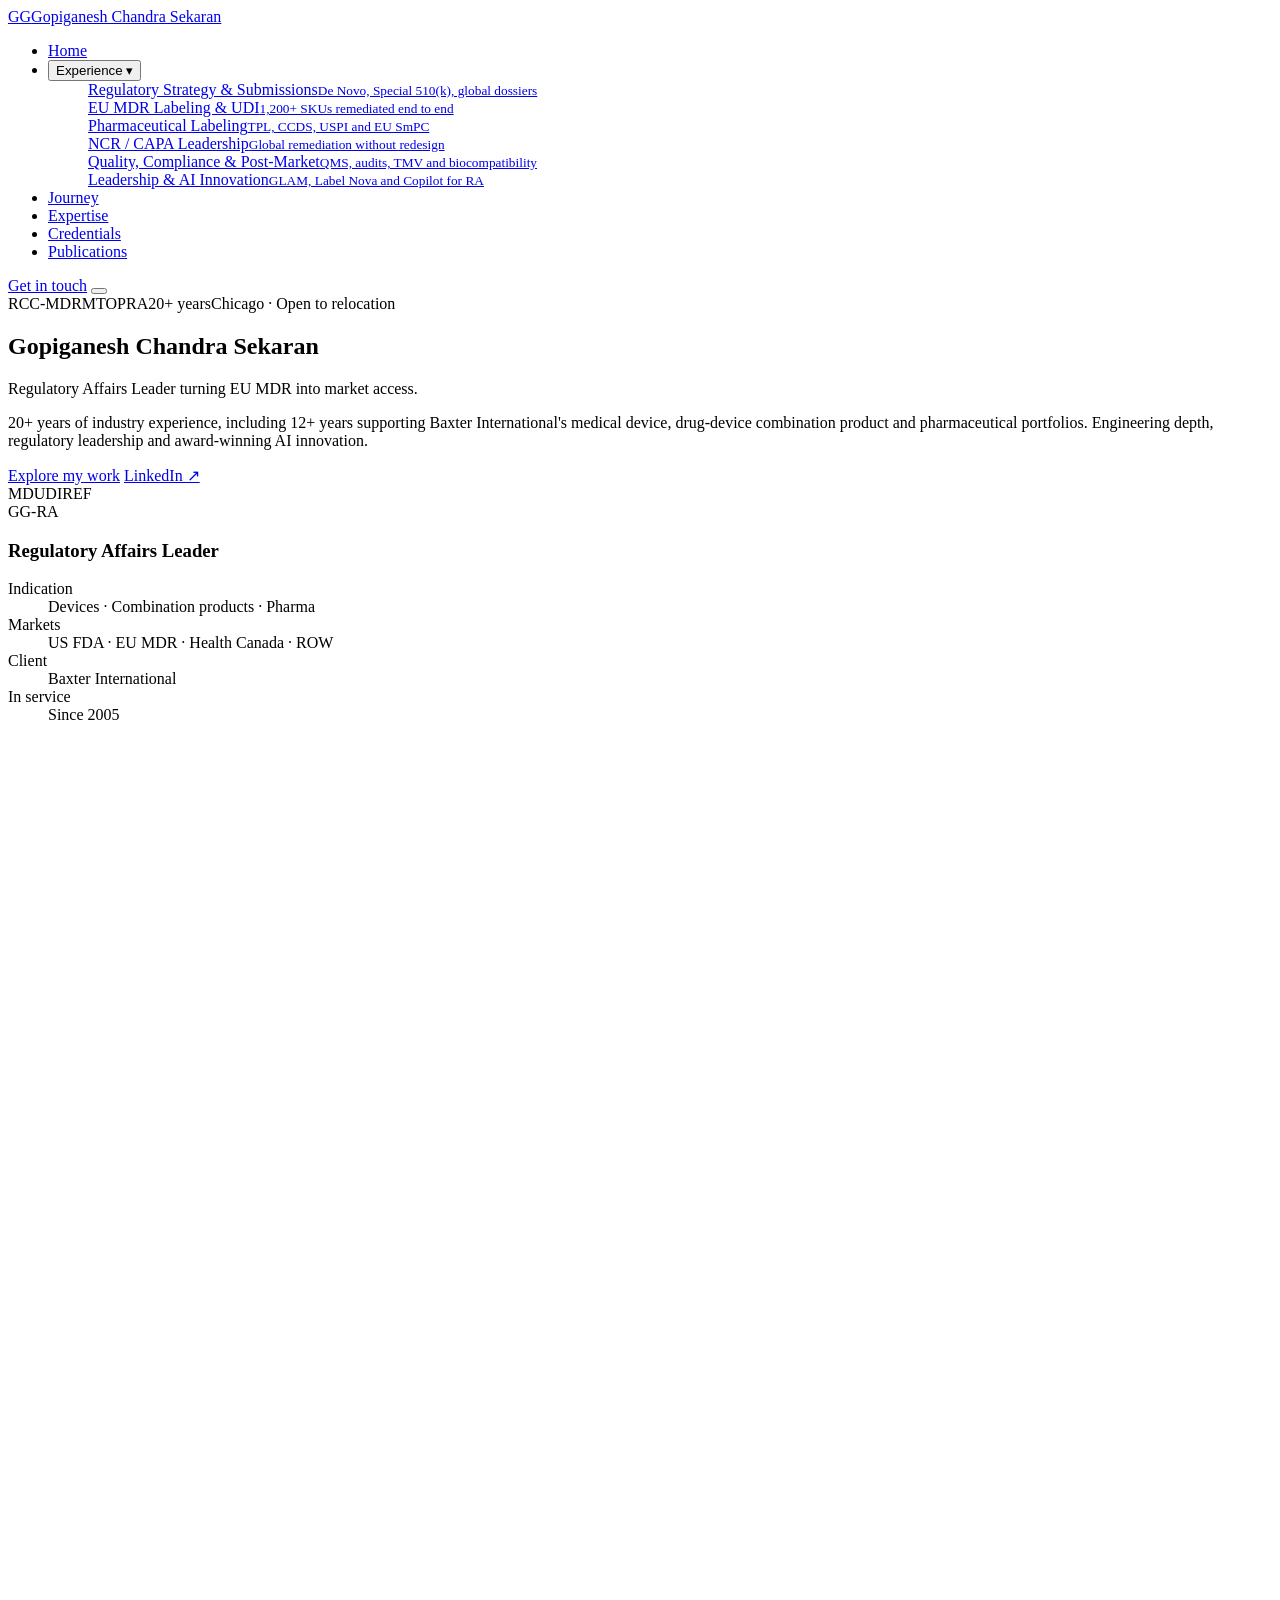
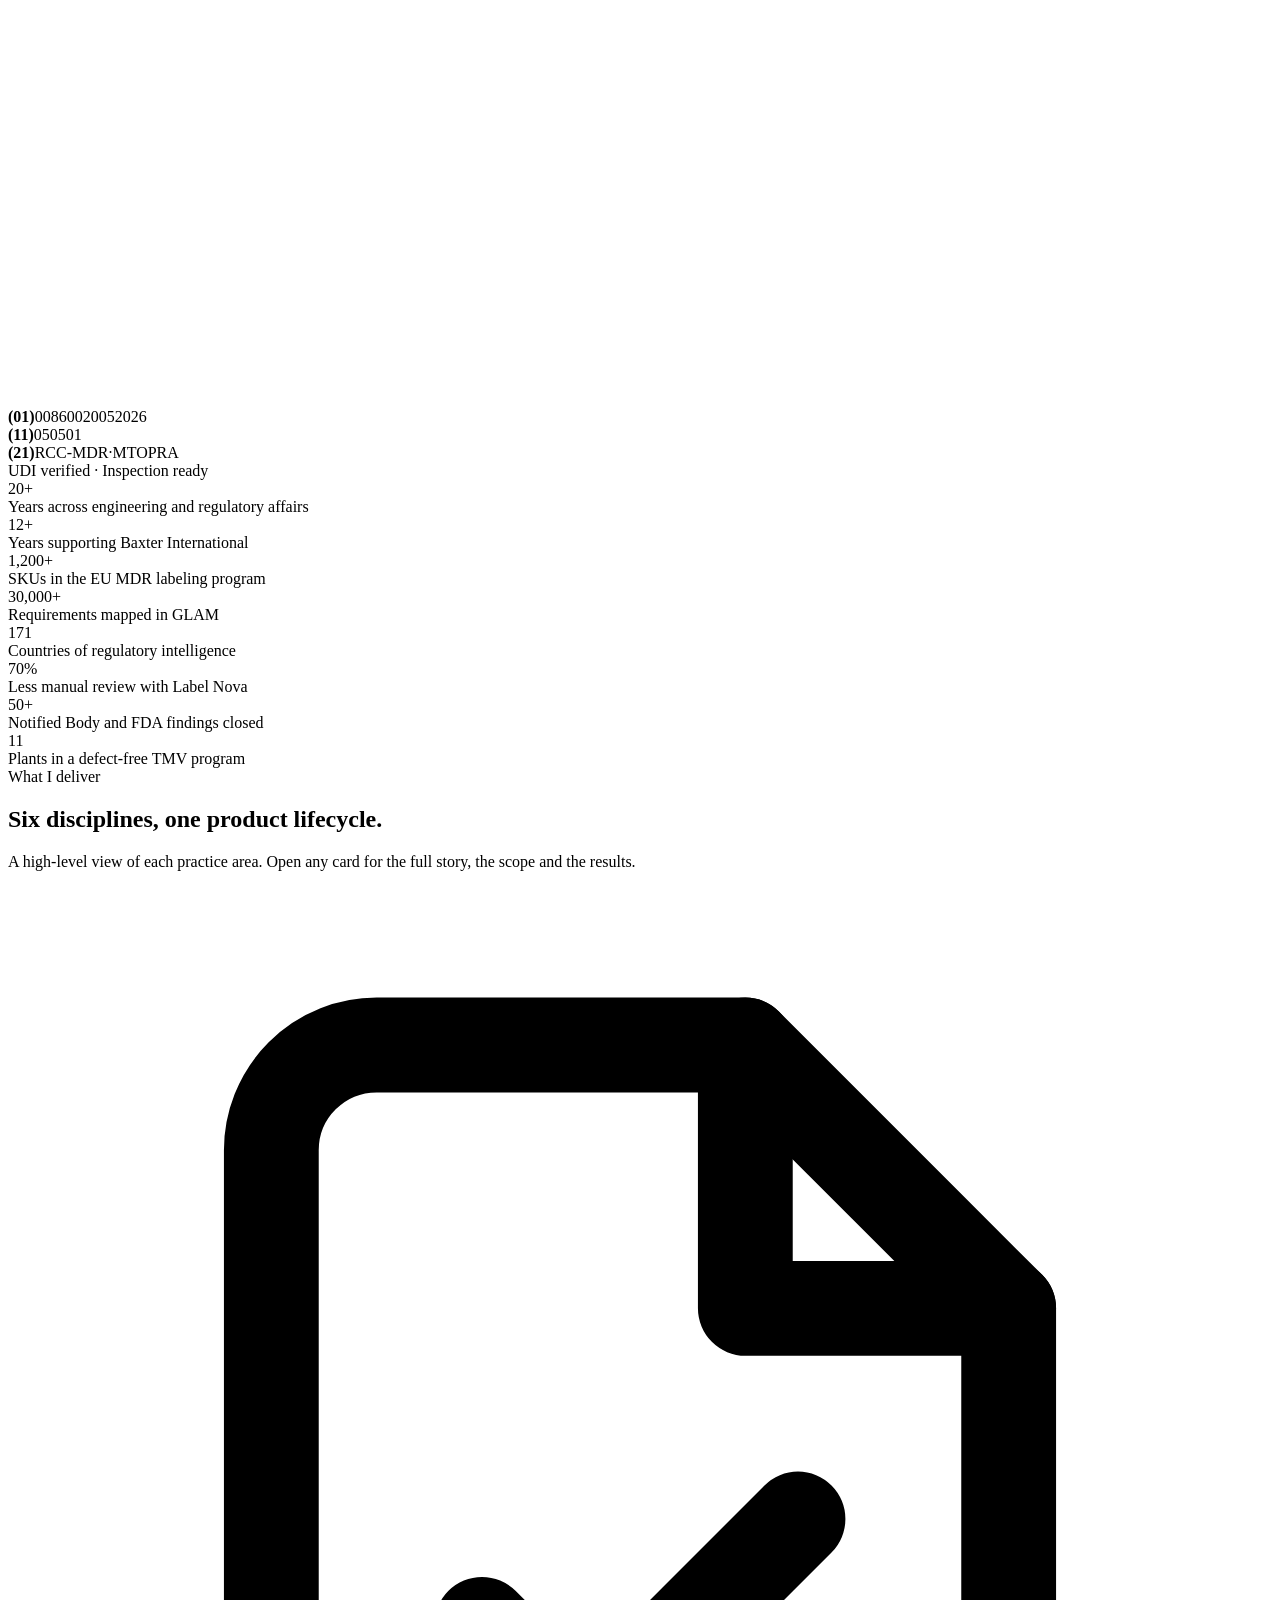
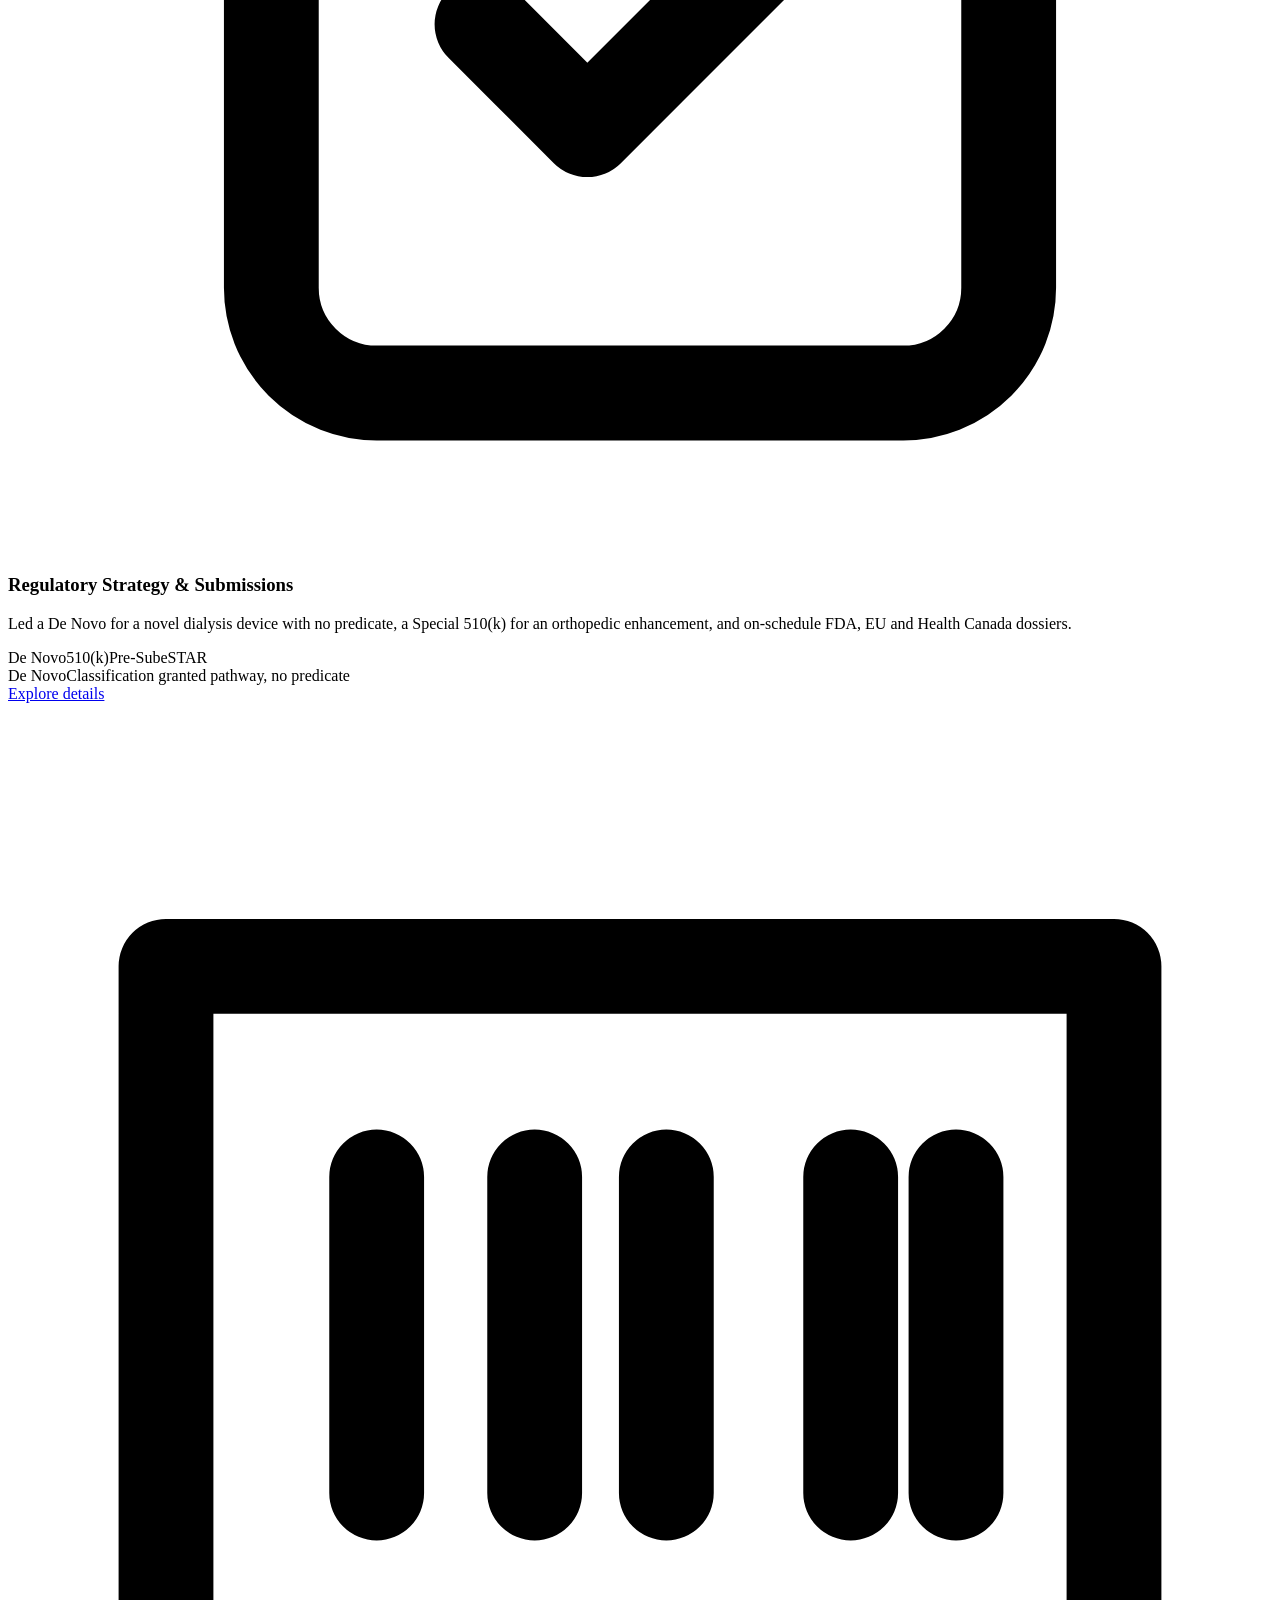
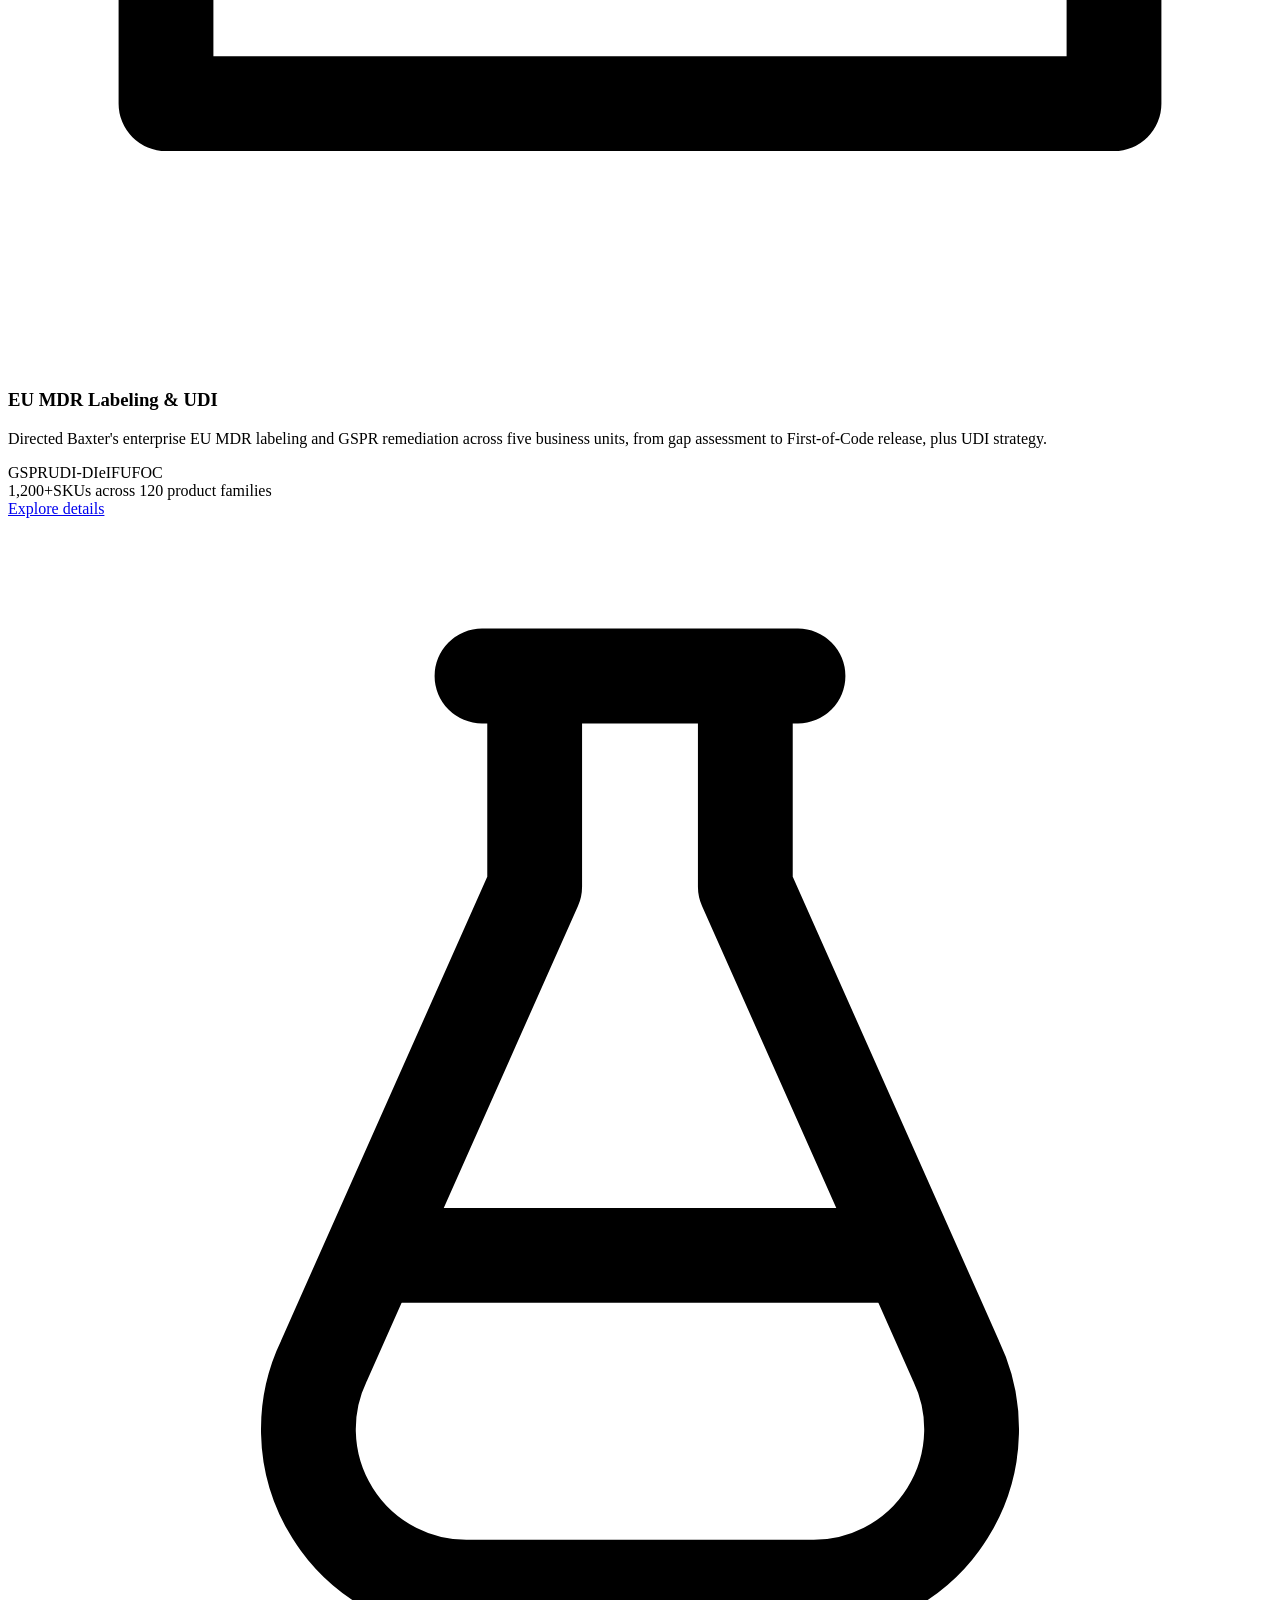
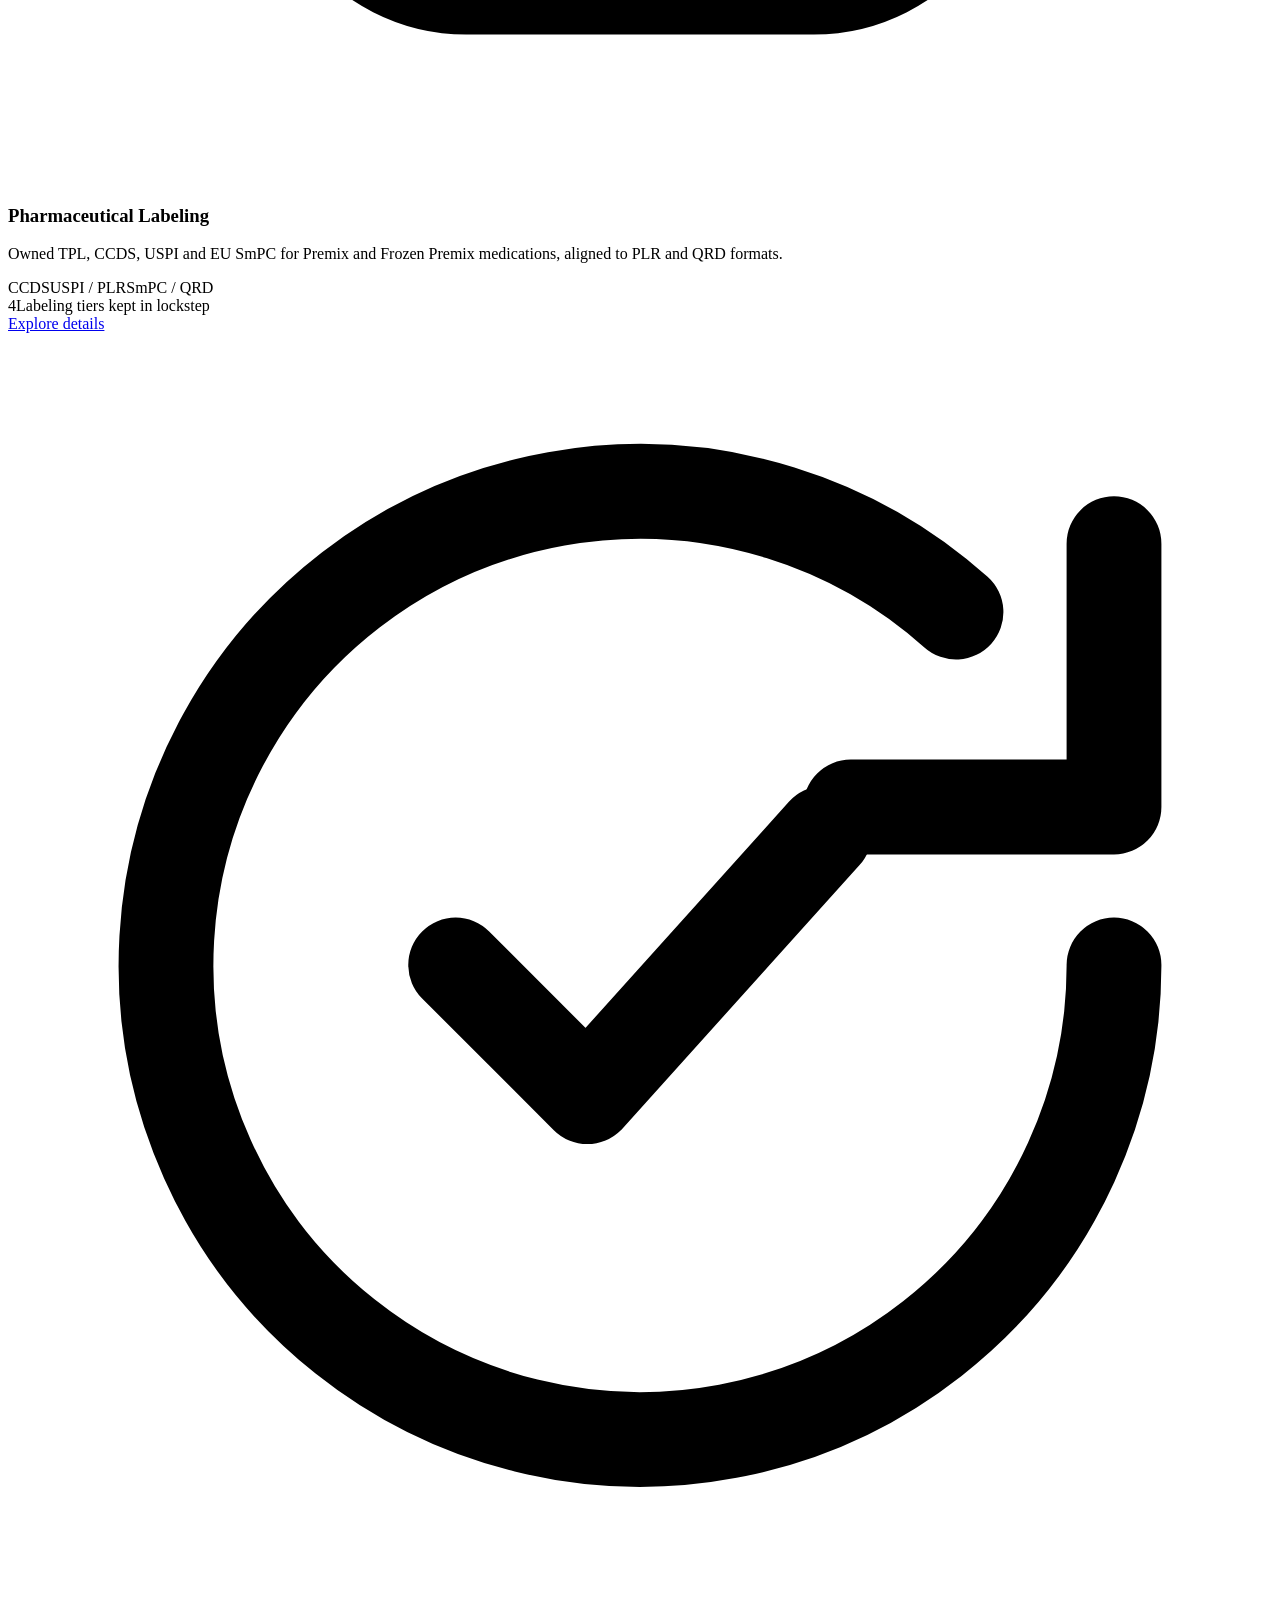
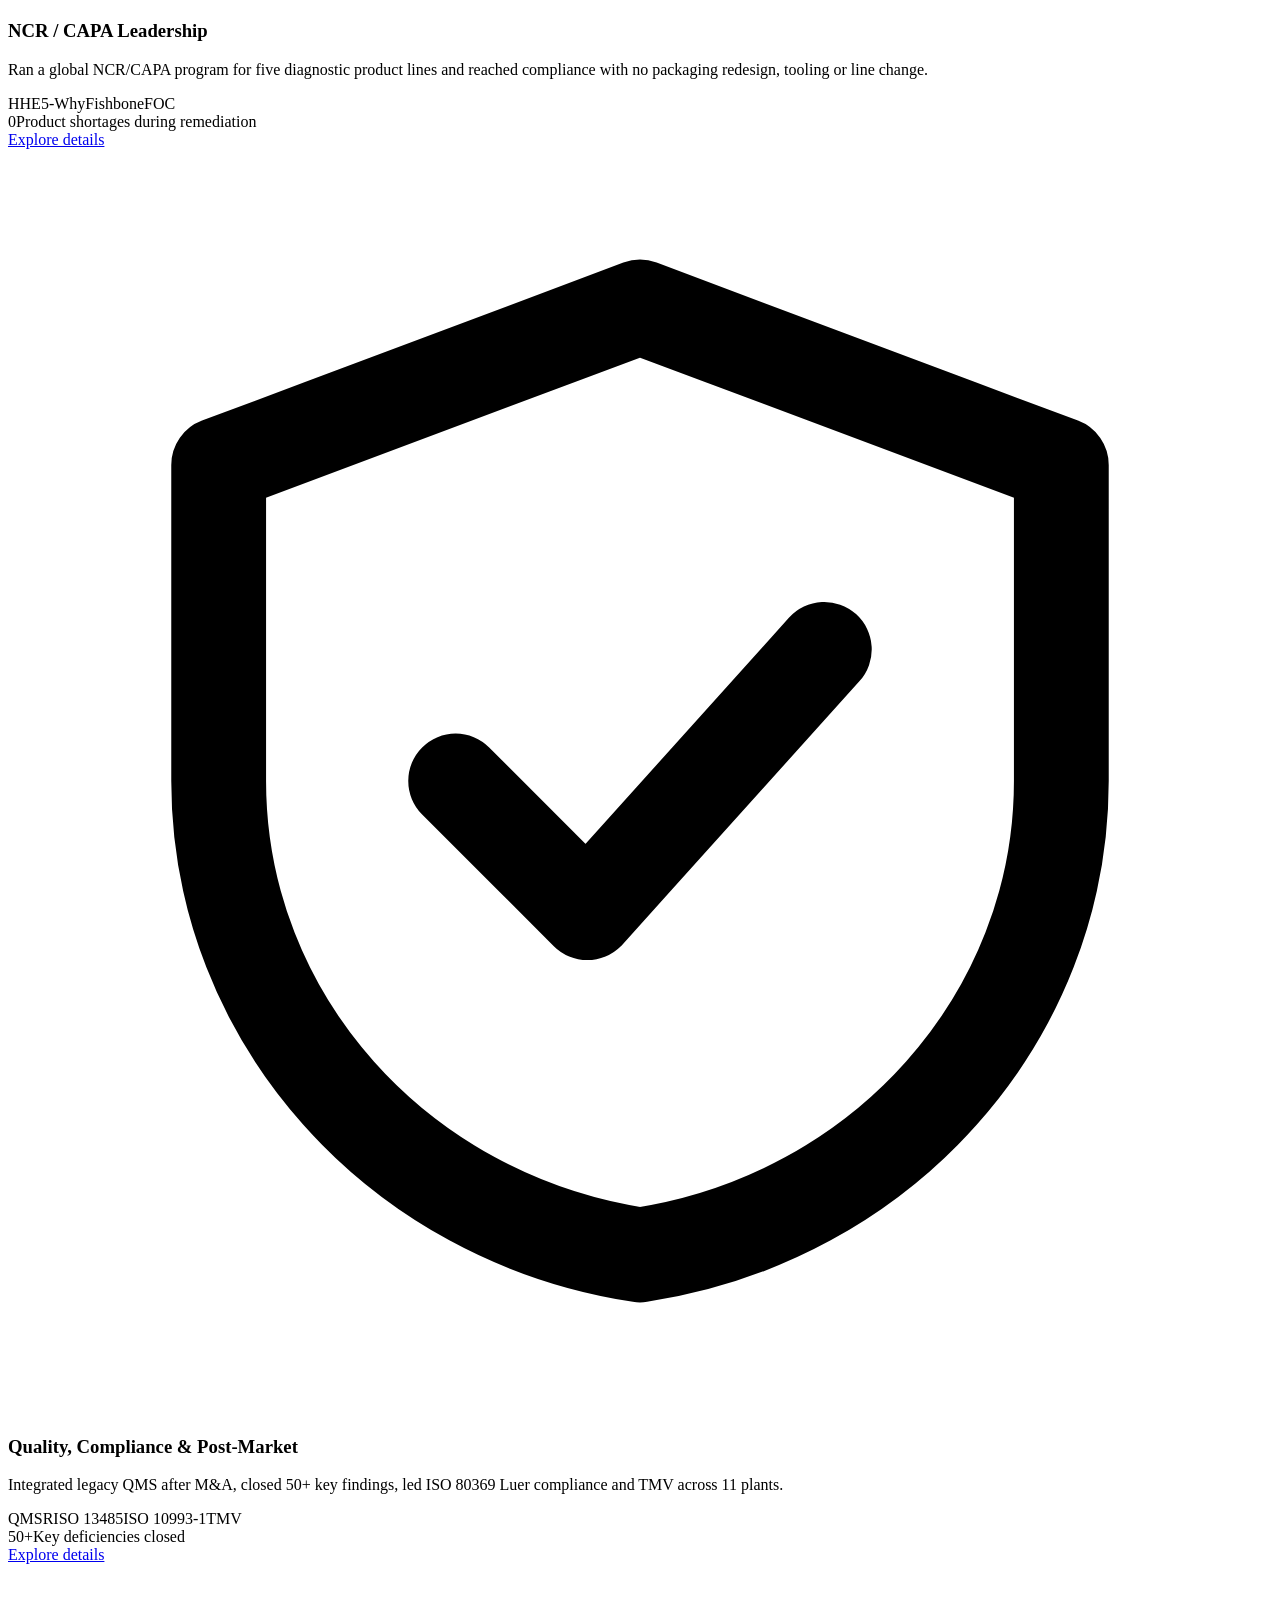
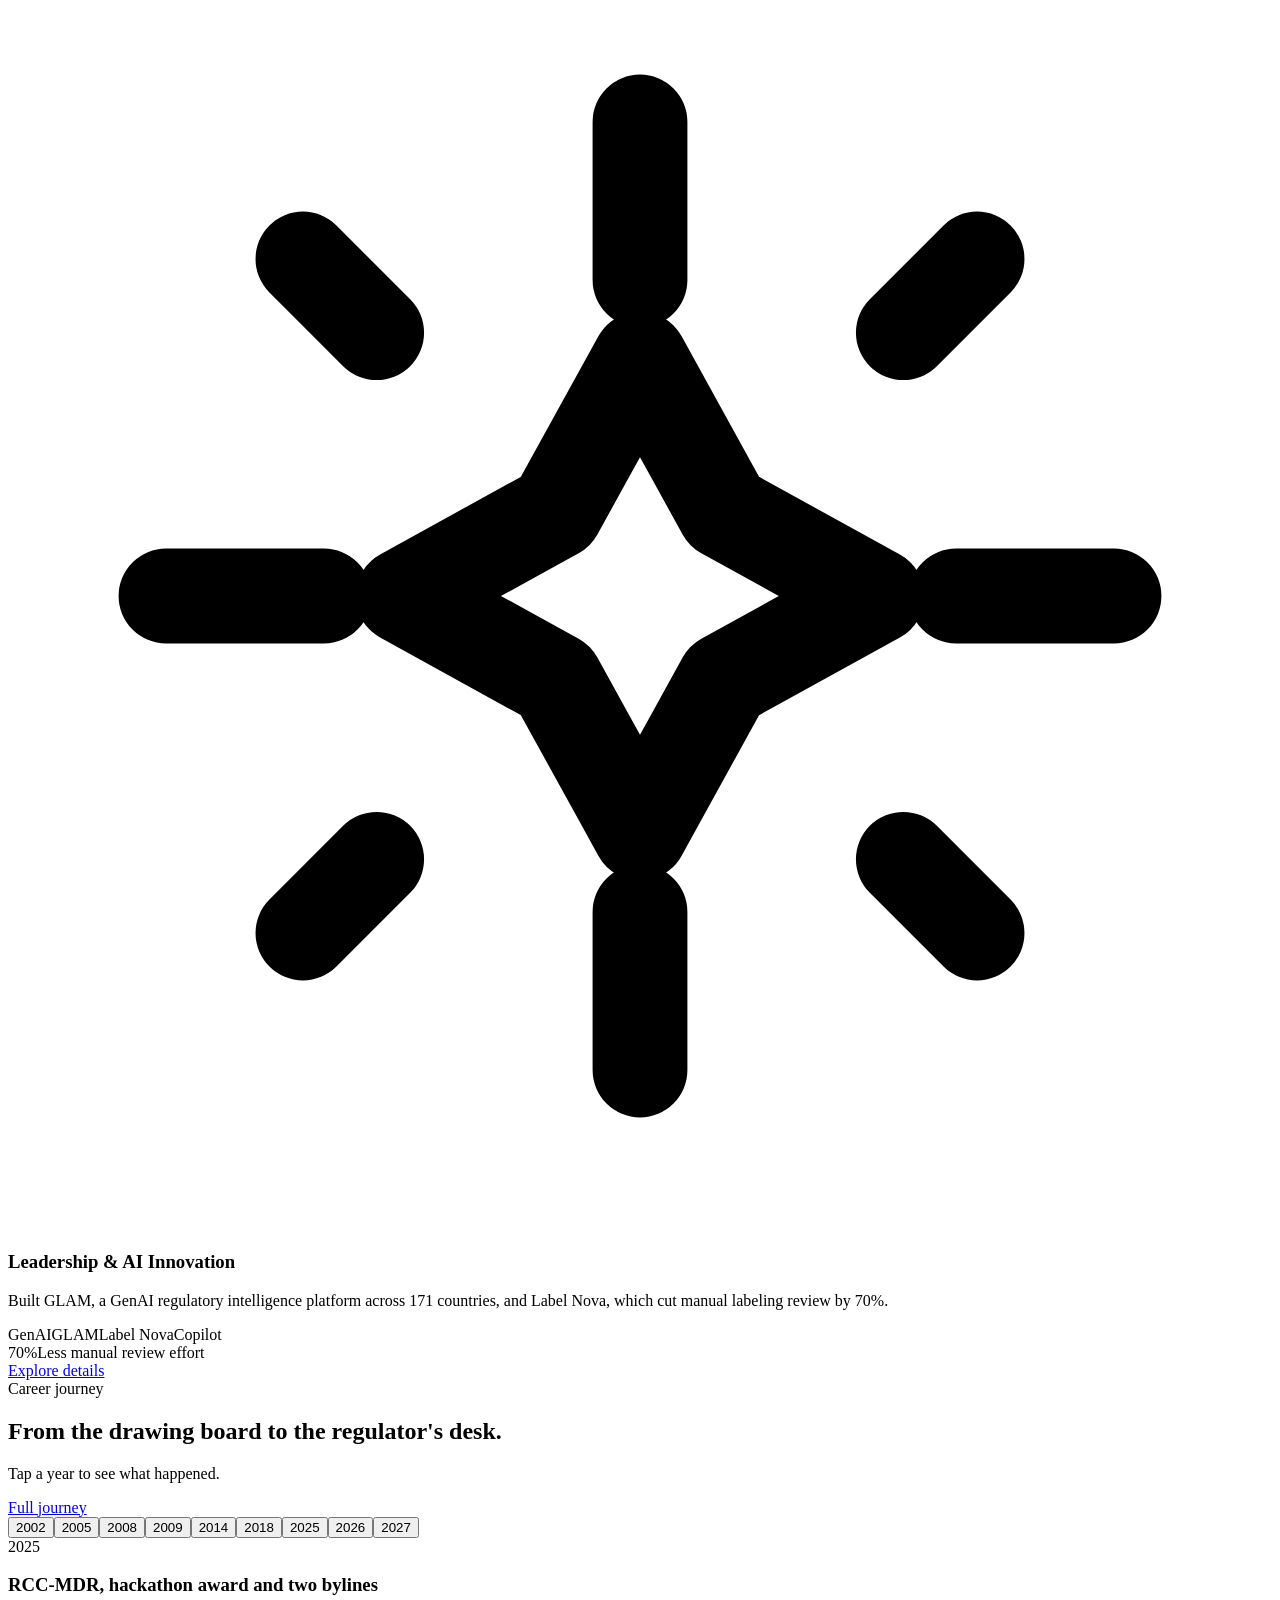
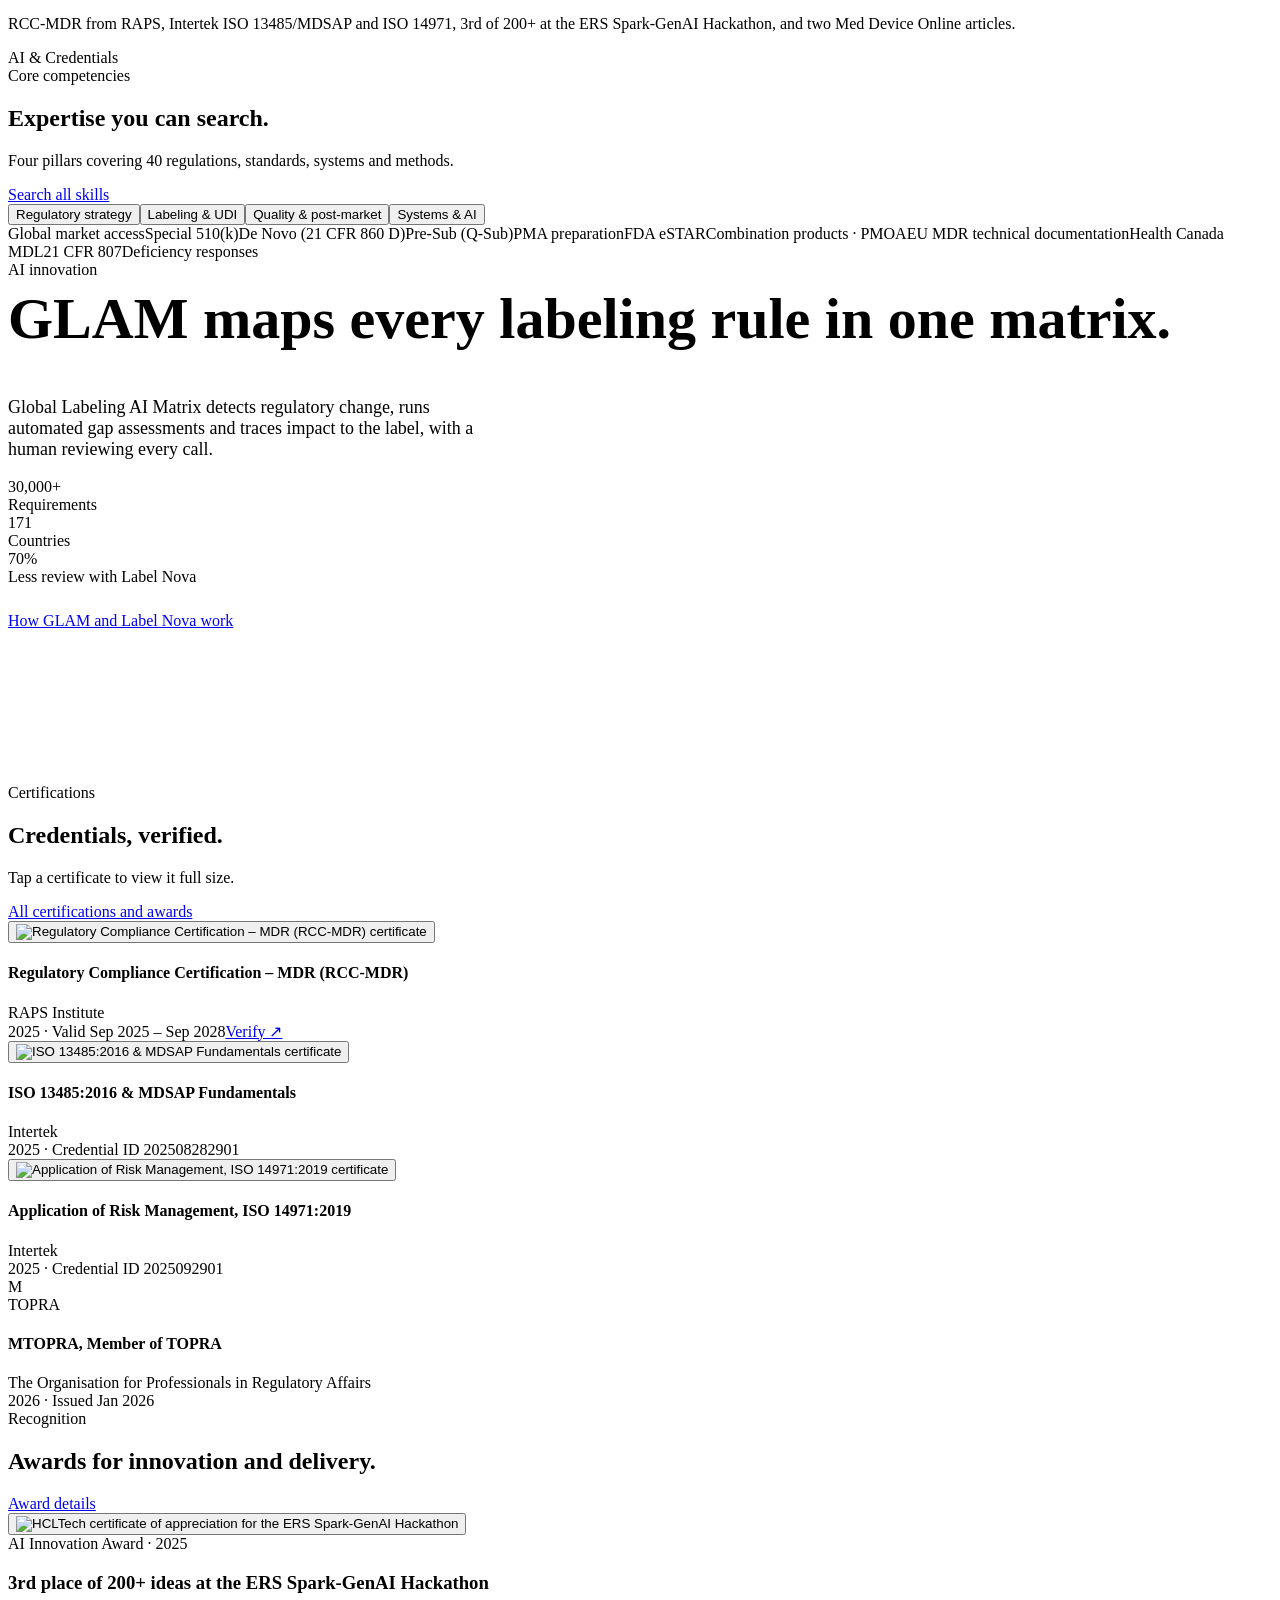
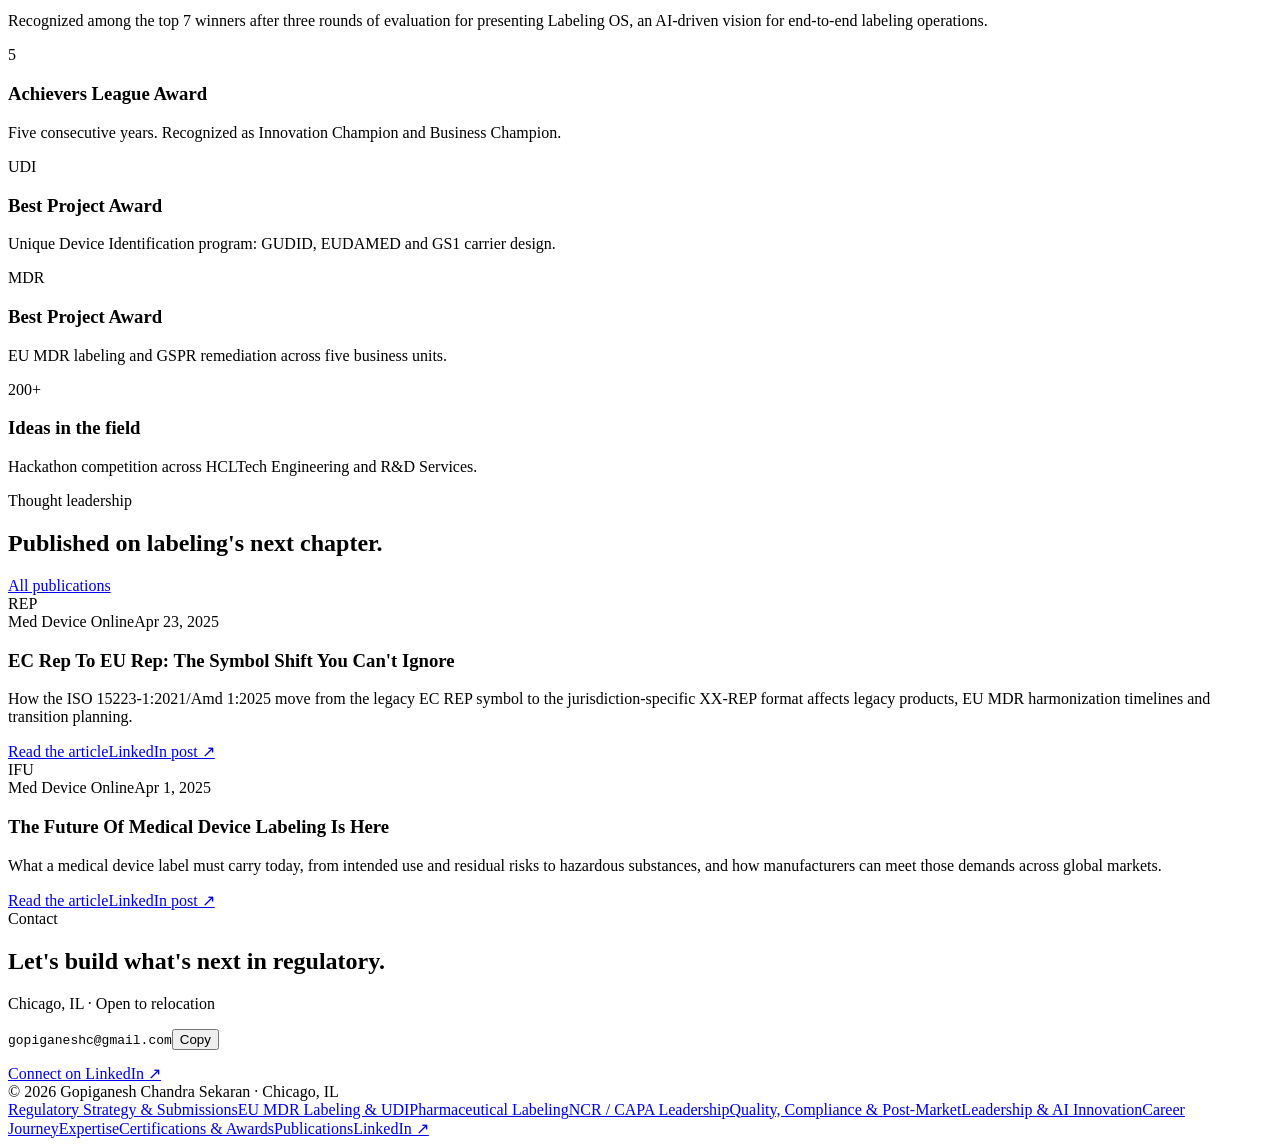
==== commit 518ca707: "Redesign: white multi-page site with detail pages" ====
--- a/index.html
+++ b/index.html
@@ -5,600 +5,210 @@
 <meta name="viewport" content="width=device-width, initial-scale=1, viewport-fit=cover">
 <title>Gopiganesh Chandra Sekaran · Regulatory Affairs Leader</title>
 <meta name="description" content="Gopiganesh Chandra Sekaran (GG): Regulatory Affairs leader for medical devices and combination products. RCC-MDR, MTOPRA. EU MDR, UDI, FDA submissions and AI for regulatory intelligence.">
+<meta name="theme-color" content="#ffffff">
+<link rel="canonical" href="https://gopiganeshc.github.io/">
 <meta property="og:type" content="profile">
 <meta property="og:title" content="Gopiganesh Chandra Sekaran · Regulatory Affairs Leader">
-<meta property="og:description" content="20+ years turning engineering rigor into global market access. EU MDR, UDI, FDA De Novo and 510(k), and GLAM, a GenAI regulatory intelligence platform.">
-<meta name="twitter:card" content="summary">
-<style>:root{padding-top:env(safe-area-inset-top,0px);padding-bottom:env(safe-area-inset-bottom,0px)}body{margin:0}img{max-width:100%}[hidden]{display:none!important}</style>
+<meta property="og:description" content="Gopiganesh Chandra Sekaran (GG): Regulatory Affairs leader for medical devices and combination products. RCC-MDR, MTOPRA. EU MDR, UDI, FDA submissions and AI for regulatory intelligence.">
+<meta property="og:url" content="https://gopiganeshc.github.io/">
+<meta property="og:image" content="https://gopiganeshc.github.io/assets/img/rcc-mdr.jpg">
+<meta name="twitter:card" content="summary_large_image">
+<link rel="icon" href="data:image/svg+xml,%3Csvg xmlns='http://www.w3.org/2000/svg' viewBox='0 0 64 64'%3E%3Cdefs%3E%3ClinearGradient id='g' x1='0' y1='0' x2='1' y2='1'%3E%3Cstop offset='0' stop-color='%230a66ff'/%3E%3Cstop offset='.6' stop-color='%236b4dff'/%3E%3Cstop offset='1' stop-color='%23e23d7f'/%3E%3C/linearGradient%3E%3C/defs%3E%3Crect width='64' height='64' rx='16' fill='url(%23g)'/%3E%3Ctext x='32' y='42' font-family='Arial' font-weight='800' font-size='26' fill='white' text-anchor='middle'%3EGG%3C/text%3E%3C/svg%3E">
 <link rel="preconnect" href="https://fonts.googleapis.com">
 <link rel="preconnect" href="https://fonts.gstatic.com" crossorigin>
-<link rel="stylesheet" href="https://fonts.googleapis.com/css2?family=Inter:wght@400;500;600;700;800&family=IBM+Plex+Mono:wght@400;500&display=swap">
-<style>
-/* Layout: Apple-style product page. Full-bleed bands, 1080px content column, bento tiles, one always-dark showcase band. */
-:root{
-  --bg:#ffffff; --bg-alt:#f5f5f7; --tile:#ffffff; --fg:#1d1d1f; --muted:#6e6e73;
-  --hair:rgba(0,0,0,.09); --chip:#e8e8ed; --accent:#0066cc; --accent-fg:#ffffff;
-  --nav:rgba(251,251,253,.78); --grad-a:#00897b; --grad-b:#0066cc;
-  --ink:#000000; --ink-2:#161618; --ink-fg:#f5f5f7; --ink-muted:#8e8e93; --ink-hair:rgba(255,255,255,.12);
-  --teal:#35d0c0; --sky:#2997ff;
-  --f-display:-apple-system,"SF Pro Display",BlinkMacSystemFont,"Inter","Segoe UI",Roboto,sans-serif;
-  --f-text:-apple-system,"SF Pro Text",BlinkMacSystemFont,"Inter","Segoe UI",Roboto,sans-serif;
-  --f-mono:"IBM Plex Mono",ui-monospace,"SF Mono",Menlo,monospace;
-  --r-tile:28px; --w:1080px;
-}
-@media (prefers-color-scheme:dark){:root:not([data-theme="light"]){
-  --bg:#000000; --bg-alt:#0d0d0f; --tile:#1c1c1e; --fg:#f5f5f7; --muted:#a1a1a6;
-  --hair:rgba(255,255,255,.12); --chip:#2c2c2e; --accent:#2997ff; --accent-fg:#ffffff;
-  --nav:rgba(22,22,23,.78); --grad-a:#40e0d0; --grad-b:#2997ff; color-scheme:dark;
-}}
-:root[data-theme="dark"]{
-  --bg:#000000; --bg-alt:#0d0d0f; --tile:#1c1c1e; --fg:#f5f5f7; --muted:#a1a1a6;
-  --hair:rgba(255,255,255,.12); --chip:#2c2c2e; --accent:#2997ff; --accent-fg:#ffffff;
-  --nav:rgba(22,22,23,.78); --grad-a:#40e0d0; --grad-b:#2997ff; color-scheme:dark;
-}
-*{box-sizing:border-box}
-html{scroll-behavior:smooth}
-body{background:var(--bg);color:var(--fg);font-family:var(--f-text);font-size:17px;line-height:1.47;-webkit-font-smoothing:antialiased;letter-spacing:-.01em}
-body::before{content:"";position:fixed;inset:0 0 auto;height:env(safe-area-inset-top,0px);z-index:10;background:var(--nav)}
-a{color:var(--accent);text-decoration:none}
-a:hover{text-decoration:underline}
-:focus-visible{outline:2px solid var(--accent);outline-offset:3px;border-radius:6px}
-.wrap{max-width:var(--w);margin:0 auto;padding-left:max(16px,env(safe-area-inset-left,0px));padding-right:max(16px,env(safe-area-inset-right,0px))}
-h1,h2,h3{font-family:var(--f-display);text-wrap:balance;margin:0;letter-spacing:-.025em}
-p{margin:0}
-.eyebrow{font-size:14px;font-weight:600;letter-spacing:.06em;text-transform:uppercase;color:var(--muted)}
-.grad{background:linear-gradient(100deg,var(--grad-a),var(--grad-b));-webkit-background-clip:text;background-clip:text;color:transparent}
-
-/* Nav */
-.nav{position:sticky;top:env(safe-area-inset-top,0px);z-index:20;background:var(--nav);backdrop-filter:saturate(180%) blur(20px);-webkit-backdrop-filter:saturate(180%) blur(20px);border-bottom:1px solid var(--hair)}
-.nav .wrap{display:flex;align-items:center;justify-content:space-between;height:48px;gap:16px}
-.logo{font-family:var(--f-display);font-weight:700;font-size:19px;color:var(--fg);letter-spacing:-.03em}
-.logo:hover{text-decoration:none}
-.nav ul{list-style:none;display:flex;gap:28px;margin:0;padding:0;font-size:13px}
-.nav ul a{color:var(--fg);opacity:.8}
-.nav ul a:hover{opacity:1;text-decoration:none}
-.nav .cta{font-size:13px;font-weight:500;background:var(--accent);color:var(--accent-fg);padding:5px 14px;border-radius:980px;white-space:nowrap}
-.nav .cta:hover{text-decoration:none;filter:brightness(1.08)}
-@media (max-width:760px){.nav ul{display:none}}
-
-/* Hero */
-.hero{padding-block:clamp(56px,9vw,112px) clamp(48px,7vw,88px)}
-.hero .wrap{display:grid;grid-template-columns:1.25fr 1fr;gap:clamp(32px,5vw,64px);align-items:center}
-.hero-copy{min-width:0;animation:rise .9s cubic-bezier(.2,.7,.2,1) both}
-.hero h1{font-size:clamp(44px,7.2vw,84px);line-height:1.02;font-weight:700;margin-top:14px}
-.hero .lede{font-size:clamp(19px,2vw,24px);line-height:1.38;color:var(--muted);margin-top:24px;max-width:34ch;font-weight:500;letter-spacing:-.015em}
-.btns{display:flex;flex-wrap:wrap;gap:14px;margin-top:32px;align-items:center}
-.btn{display:inline-flex;align-items:center;gap:6px;font-size:17px;padding:12px 22px;border-radius:980px;font-weight:500}
-.btn.primary{background:var(--accent);color:var(--accent-fg)}
-.btn.primary:hover{text-decoration:none;filter:brightness(1.08)}
-.btn.link{padding-inline:4px}
-@keyframes rise{from{opacity:.35;transform:translateY(18px)}to{opacity:1;transform:none}}
-@media (max-width:860px){.hero .wrap{grid-template-columns:1fr}}
-
-/* Device-label card */
-.label{min-width:0;justify-self:center;width:100%;max-width:400px;background:var(--tile);border:1px solid var(--hair);border-radius:22px;padding:22px;box-shadow:0 30px 60px -30px rgba(0,0,0,.28);font-family:var(--f-mono);font-size:12.5px;color:var(--fg);animation:rise 1.1s .15s cubic-bezier(.2,.7,.2,1) both;transform:rotate(-1.2deg)}
-.label-head{display:flex;justify-content:space-between;align-items:center;gap:8px;padding-bottom:14px;border-bottom:1px solid var(--hair)}
-.syms{display:flex;gap:6px}
-.sym{border:1.5px solid currentColor;border-radius:3px;padding:1px 5px;font-weight:500;font-size:11px;line-height:1.4}
-.label-title{font-family:var(--f-display);font-size:20px;font-weight:700;letter-spacing:-.02em;margin-top:14px;line-height:1.2}
-.label dl{display:grid;grid-template-columns:auto 1fr;gap:6px 14px;margin:14px 0 0}
-.label dt{color:var(--muted)}
-.label dd{margin:0}
-.label-foot{display:flex;gap:16px;align-items:center;margin-top:16px;padding-top:16px;border-top:1px solid var(--hair)}
-.dm{width:78px;height:78px;flex:none;color:var(--fg)}
-.hri{font-size:11.5px;line-height:1.55;word-break:break-all;color:var(--muted);min-width:0}
-.hri b{color:var(--fg);font-weight:500}
-
-/* Stats */
-.stats{background:var(--bg-alt);padding-block:clamp(48px,6vw,72px)}
-.stat-grid{display:grid;grid-template-columns:repeat(3,1fr);gap:clamp(28px,4vw,48px) 24px}
-.stat .n{font-family:var(--f-display);font-size:clamp(40px,5vw,60px);font-weight:700;letter-spacing:-.035em;line-height:1;font-variant-numeric:tabular-nums}
-.stat .t{color:var(--muted);margin-top:8px;font-size:15px;max-width:22ch}
-@media (max-width:640px){.stat-grid{grid-template-columns:repeat(2,1fr)}}
-
-/* Section heads */
-.sec{padding-block:clamp(72px,10vw,128px)}
-.sec-head{max-width:760px;margin-bottom:clamp(36px,5vw,56px)}
-.sec-head h2{font-size:clamp(36px,5.2vw,60px);line-height:1.05;font-weight:700;margin-top:10px}
-.sec-head p{color:var(--muted);font-size:clamp(17px,1.7vw,21px);margin-top:16px;max-width:52ch}
-
-/* Showcase (always dark) */
-.show{background:var(--ink);color:var(--ink-fg);padding-block:clamp(72px,10vw,128px);overflow:hidden}
-.show .eyebrow{color:var(--teal)}
-.show-top{display:grid;grid-template-columns:1fr 1fr;gap:clamp(24px,5vw,64px);align-items:center}
-.show-top > *{min-width:0}
-.show h2{font-size:clamp(40px,6vw,72px);line-height:1.02;font-weight:700;margin-top:12px}
-.show h2 .grad{background:linear-gradient(100deg,var(--teal),var(--sky));-webkit-background-clip:text;background-clip:text}
-.show .lead{color:var(--ink-muted);font-size:clamp(17px,1.7vw,21px);margin-top:20px;max-width:46ch}
-.globe-box{position:relative;width:100%;max-width:520px;aspect-ratio:1;justify-self:center}
-.globe-box canvas{width:100%;height:100%;display:block}
-.specs{display:grid;grid-template-columns:repeat(4,1fr);gap:1px;background:var(--ink-hair);border:1px solid var(--ink-hair);border-radius:22px;overflow:hidden;margin-top:clamp(40px,6vw,64px)}
-.spec{background:var(--ink);padding:24px 22px}
-.spec .n{font-family:var(--f-display);font-size:clamp(28px,3.4vw,40px);font-weight:700;letter-spacing:-.03em;line-height:1.05;font-variant-numeric:tabular-nums}
-.spec .t{color:var(--ink-muted);font-size:14px;margin-top:6px}
-.ai-row{display:grid;grid-template-columns:repeat(3,1fr);gap:16px;margin-top:16px}
-.ai-card{background:var(--ink-2);border-radius:22px;padding:26px 24px;min-width:0}
-.ai-card h3{font-size:21px;font-weight:600}
-.ai-card p{color:var(--ink-muted);font-size:15px;margin-top:8px}
-.ai-card .k{font-family:var(--f-mono);font-size:12px;color:var(--teal);letter-spacing:.04em;text-transform:uppercase}
-@media (max-width:860px){.show-top{grid-template-columns:1fr}.specs{grid-template-columns:repeat(2,1fr)}.ai-row{grid-template-columns:1fr}.globe-box{max-width:380px}}
-
-/* Bento */
-.impact{background:var(--bg-alt)}
-.bento{display:grid;grid-template-columns:repeat(6,1fr);gap:16px}
-.tile{background:var(--tile);border-radius:var(--r-tile);padding:clamp(24px,3vw,34px);min-width:0;display:flex;flex-direction:column;gap:10px}
-.tile .k{font-size:13px;font-weight:600;letter-spacing:.05em;text-transform:uppercase;color:var(--muted)}
-.tile h3{font-size:clamp(22px,2.4vw,28px);font-weight:700;line-height:1.15}
-.tile p{color:var(--muted);font-size:15.5px}
-.tile .big{font-family:var(--f-display);font-size:clamp(48px,6vw,76px);font-weight:700;letter-spacing:-.04em;line-height:.95;font-variant-numeric:tabular-nums}
-.s2{grid-column:span 2}.s3{grid-column:span 3}.s4{grid-column:span 4}
-.tile.hero-tile{background:linear-gradient(140deg,var(--tile) 40%,color-mix(in srgb,var(--grad-a) 14%,var(--tile)))}
-.trio{display:flex;flex-wrap:wrap;gap:12px 32px;margin-top:auto;padding-top:14px}
-.trio div{font-family:var(--f-display);font-size:clamp(28px,3.4vw,40px);font-weight:700;letter-spacing:-.03em;line-height:1;font-variant-numeric:tabular-nums}
-.trio span{display:block;font-family:var(--f-text);font-size:13px;font-weight:500;color:var(--muted);letter-spacing:0;margin-top:6px}
-.badge{align-self:flex-start;font-size:12px;font-weight:600;padding:4px 10px;border-radius:980px;background:var(--chip);color:var(--fg)}
-@media (max-width:900px){.s2,.s3,.s4{grid-column:span 3}}
-@media (max-width:620px){.bento{grid-template-columns:1fr}.s2,.s3,.s4{grid-column:auto}}
-
-/* Journey */
-.chapter{display:grid;grid-template-columns:280px 1fr;gap:clamp(24px,5vw,72px);padding-block:clamp(36px,5vw,56px);border-top:1px solid var(--hair)}
-.chapter:first-of-type{border-top:0;padding-top:0}
-.ch-side{position:sticky;top:calc(env(safe-area-inset-top,0px) + 80px);align-self:start;min-width:0}
-.ch-side .no{font-family:var(--f-mono);font-size:13px;color:var(--muted)}
-.ch-side h3{font-size:clamp(28px,3.2vw,36px);font-weight:700;line-height:1.08;margin-top:8px}
-.ch-side .span{color:var(--muted);margin-top:8px;font-size:15px}
-.events{list-style:none;margin:0;padding:0;position:relative;min-width:0}
-.events::before{content:"";position:absolute;left:5px;top:10px;bottom:10px;width:2px;background:linear-gradient(var(--grad-a),var(--grad-b));opacity:.35;border-radius:2px}
-.ev{position:relative;padding-left:36px;padding-bottom:28px}
-.ev:last-child{padding-bottom:0}
-.ev::before{content:"";position:absolute;left:0;top:7px;width:12px;height:12px;border-radius:50%;background:var(--bg);border:2.5px solid var(--grad-b)}
-.ev .y{font-family:var(--f-mono);font-size:13px;color:var(--accent);font-weight:500}
-.ev h4{font-family:var(--f-display);font-size:20px;font-weight:600;margin:4px 0 0;letter-spacing:-.015em}
-.ev p{color:var(--muted);font-size:15.5px;margin-top:4px;max-width:60ch}
-@media (max-width:760px){.chapter{grid-template-columns:1fr}.ch-side{position:static}}
-
-/* Expertise */
-.pillars{display:grid;grid-template-columns:repeat(2,1fr);gap:16px}
-.pillar{background:var(--bg-alt);border-radius:var(--r-tile);padding:clamp(24px,3vw,34px);min-width:0}
-.pillar h3{font-size:24px;font-weight:700}
-.pillar .sub{color:var(--muted);font-size:15px;margin-top:6px}
-.chips{display:flex;flex-wrap:wrap;gap:8px;margin-top:18px}
-.chips span{font-size:13.5px;padding:6px 12px;border-radius:980px;background:var(--tile);border:1px solid var(--hair)}
-@media (max-width:760px){.pillars{grid-template-columns:1fr}}
-
-/* Recognition */
-.rec{background:var(--bg-alt)}
-.rec-grid{display:grid;grid-template-columns:repeat(3,1fr);gap:16px}
-.rec-col{background:var(--tile);border-radius:var(--r-tile);padding:clamp(24px,3vw,32px);min-width:0}
-.rec-col h3{font-size:22px;font-weight:700;margin-bottom:6px}
-.rec-col ul{list-style:none;margin:0;padding:0}
-.rec-col li{padding-block:14px;border-bottom:1px solid var(--hair)}
-.rec-col li:last-child{border-bottom:0;padding-bottom:0}
-.rec-col li b{display:block;font-weight:600;font-size:16px;letter-spacing:-.01em}
-.rec-col li span{color:var(--muted);font-size:14px}
-@media (max-width:900px){.rec-grid{grid-template-columns:1fr}}
-
-/* Contact */
-.contact{text-align:center}
-.contact h2{font-size:clamp(40px,6.4vw,76px);line-height:1.03;font-weight:700;max-width:14ch;margin-inline:auto}
-.contact .where{color:var(--muted);font-size:19px;margin-top:20px}
-.contact .btns{justify-content:center}
-.mail{display:inline-flex;align-items:center;gap:10px;flex-wrap:wrap;justify-content:center;background:var(--bg-alt);border-radius:980px;padding:8px 8px 8px 20px;font-size:17px}
-.mail code{font-family:var(--f-mono);font-size:15px;user-select:all;color:var(--fg)}
-.mail button{font:inherit;font-size:14px;font-weight:500;border:0;border-radius:980px;padding:8px 16px;background:var(--fg);color:var(--bg);cursor:pointer}
-footer{border-top:1px solid var(--hair);padding-block:24px;color:var(--muted);font-size:12px}
-footer .wrap{display:flex;justify-content:space-between;flex-wrap:wrap;gap:8px}
-
-/* Scroll reveal: visible by default, enhanced where scroll timelines exist */
-@supports (animation-timeline: view()){
-  @media (prefers-reduced-motion:no-preference){
-    .reveal{animation:rise linear both;animation-timeline:view();animation-range:entry 0% entry 55%}
-  }
-}
-@media (prefers-reduced-motion:reduce){
-  .hero-copy,.label{animation:none}
-  html{scroll-behavior:auto}
-}
-</style>
-
+<link rel="stylesheet" href="https://fonts.googleapis.com/css2?family=Sora:wght@600;700;800&family=Manrope:wght@400;500;600;700&family=JetBrains+Mono:wght@400;500&display=swap">
+<link rel="stylesheet" href="assets/style.css">
 </head>
 <body>
-<nav class="nav" aria-label="Primary">
-  <div class="wrap">
-    <a class="logo" href="#top">GG</a>
-    <ul>
-      <li><a href="#ai">AI Innovation</a></li>
-      <li><a href="#impact">Impact</a></li>
-      <li><a href="#journey">Journey</a></li>
-      <li><a href="#expertise">Expertise</a></li>
-      <li><a href="#recognition">Recognition</a></li>
+<div class="progress" aria-hidden="true"><span></span></div>
+<header class="nav">
+  <div class="wrap">
+    <a class="brand" href="index.html" aria-label="Home"><span class="mark">GG</span><span>Gopiganesh Chandra Sekaran</span></a>
+    <ul class="menu" id="menu">
+      <li><a href="index.html" aria-current="page">Home</a></li>
+      <li class="has-drop"><button type="button" aria-expanded="false" aria-haspopup="true">Experience ▾</button><ul class="drop" style="list-style:none;margin:0"><li><a href="submissions.html" class="c-teal"><span class="dot"></span><span>Regulatory Strategy &amp; Submissions<small>De Novo, Special 510(k), global dossiers</small></span></a></li><li><a href="eu-mdr.html" class="c-blue"><span class="dot"></span><span>EU MDR Labeling &amp; UDI<small>1,200+ SKUs remediated end to end</small></span></a></li><li><a href="pharma-labeling.html" class="c-pink"><span class="dot"></span><span>Pharmaceutical Labeling<small>TPL, CCDS, USPI and EU SmPC</small></span></a></li><li><a href="capa.html" class="c-orange"><span class="dot"></span><span>NCR / CAPA Leadership<small>Global remediation without redesign</small></span></a></li><li><a href="quality.html" class="c-amber"><span class="dot"></span><span>Quality, Compliance &amp; Post-Market<small>QMS, audits, TMV and biocompatibility</small></span></a></li><li><a href="ai-innovation.html" class="c-violet"><span class="dot"></span><span>Leadership &amp; AI Innovation<small>GLAM, Label Nova and Copilot for RA</small></span></a></li></ul></li>
+      <li><a href="journey.html">Journey</a></li>
+      <li><a href="expertise.html">Expertise</a></li>
+      <li><a href="credentials.html">Credentials</a></li>
+      <li><a href="publications.html">Publications</a></li>
     </ul>
-    <a class="cta" href="#contact">Get in touch</a>
-  </div>
-</nav>
-
-<header class="hero" id="top">
+    <a class="cta" href="index.html#contact">Get in touch</a>
+    <button class="burger" type="button" aria-label="Open menu" aria-expanded="false" aria-controls="menu"><span></span></button>
+  </div>
+</header>
+
+<main>
+<section class="hero">
   <div class="wrap">
     <div class="hero-copy">
-      <div class="eyebrow">Gopiganesh Chandra Sekaran · RCC-MDR · MTOPRA</div>
-      <h1>Regulatory affairs.<br><span class="grad">Engineered for what's next.</span></h1>
-      <p class="lede">Twenty years turning engineering rigor into global market access for medical devices, combination products and pharmaceuticals. Now building the AI that makes compliance faster.</p>
+      <div class="pills">
+        <span class="pill c-blue"><i></i>RCC-MDR</span><span class="pill c-violet"><i></i>MTOPRA</span><span class="pill c-teal"><i></i>20+ years</span><span class="pill c-orange"><i></i>Chicago · Open to relocation</span>
+      </div>
+      <h1>Gopiganesh <span class="grad-text">Chandra Sekaran</span></h1>
+      <p class="rotator">Regulatory Affairs Leader turning <span class="word c-blue" data-words='[{"w": "EU MDR", "c": "c-blue"}, {"w": "De Novo", "c": "c-teal"}, {"w": "UDI", "c": "c-violet"}, {"w": "CAPA", "c": "c-orange"}, {"w": "GenAI", "c": "c-pink"}]'>EU MDR</span><span class="caret" aria-hidden="true"></span> into market access.</p>
+      <p class="lede">20+ years of industry experience, including 12+ years supporting Baxter International's medical device, drug-device combination product and pharmaceutical portfolios. Engineering depth, regulatory leadership and award-winning AI innovation.</p>
       <div class="btns">
-        <a class="btn primary" href="#journey">Explore the journey</a>
-        <a class="btn link" href="https://www.linkedin.com/in/gopi-ganesh-chandra-sekaran-rcc-mdr-mtopra-7389b220/" target="_blank" rel="noopener">Connect on LinkedIn ↗</a>
+        <a class="btn primary" href="#work">Explore my work</a>
+        <a class="btn ghost" href="https://www.linkedin.com/in/gopi-ganesh-chandra-sekaran-rcc-mdr-mtopra-7389b220/" target="_blank" rel="noopener">LinkedIn ↗</a>
       </div>
     </div>
-
-    <aside class="label" aria-label="Career summary styled as a medical device label">
-      <div class="label-head">
-        <div class="syms"><span class="sym">MD</span><span class="sym">UDI</span><span class="sym">REF</span></div>
-        <span>GG-RA-LEAD</span>
+    <div class="label-stage">
+      <aside class="dlabel" aria-label="Career summary styled as a medical device label">
+        <div class="bar"><div class="syms"><span class="sym">MD</span><span class="sym">UDI</span><span class="sym">REF</span></div><span class="ce">GG-RA</span></div>
+        <h3>Regulatory Affairs Leader</h3>
+        <dl>
+          <dt>Indication</dt><dd>Devices · Combination products · Pharma</dd>
+          <dt>Markets</dt><dd>US FDA · EU MDR · Health Canada · ROW</dd>
+          <dt>Client</dt><dd>Baxter International</dd>
+          <dt>In service</dt><dd>Since 2005</dd>
+        </dl>
+        <div class="foot">
+          <div class="dm-wrap"><svg class="dm" id="dm" viewBox="0 0 20 20" shape-rendering="crispEdges" aria-hidden="true"></svg><span class="beam" aria-hidden="true"></span></div>
+          <div class="hri"><b>(01)</b>00860020052026<br><b>(11)</b>050501<br><b>(21)</b>RCC-MDR·MTOPRA</div>
+        </div>
+        <div class="scan-note">UDI verified · Inspection ready</div>
+      </aside>
+    </div>
+  </div>
+</section>
+
+<section class="stats" aria-label="Career at a glance"><div class="wrap stat-grid"><div class="stat reveal c-blue"><div class="num" data-to="20" data-suf="+">20+</div><div class="t">Years across engineering and regulatory affairs</div></div><div class="stat reveal c-teal"><div class="num" data-to="12" data-suf="+">12+</div><div class="t">Years supporting Baxter International</div></div><div class="stat reveal c-violet"><div class="num" data-to="1200" data-suf="+">1,200+</div><div class="t">SKUs in the EU MDR labeling program</div></div><div class="stat reveal c-orange"><div class="num" data-to="30000" data-suf="+">30,000+</div><div class="t">Requirements mapped in GLAM</div></div><div class="stat reveal c-pink"><div class="num" data-to="171" data-suf="">171</div><div class="t">Countries of regulatory intelligence</div></div><div class="stat reveal c-teal"><div class="num" data-to="70" data-suf="%">70%</div><div class="t">Less manual review with Label Nova</div></div><div class="stat reveal c-blue"><div class="num" data-to="50" data-suf="+">50+</div><div class="t">Notified Body and FDA findings closed</div></div><div class="stat reveal c-amber"><div class="num" data-to="11" data-suf="">11</div><div class="t">Plants in a defect-free TMV program</div></div></div></section>
+
+<section class="sec" id="work">
+  <div class="wrap">
+    <div class="sec-head reveal"><div><div class="eyebrow">What I deliver</div><h2>Six disciplines, one product lifecycle.</h2><p>A high-level view of each practice area. Open any card for the full story, the scope and the results.</p></div></div>
+    <div class="cards"><article class="card reveal c-teal">
+  <div class="ico"><svg viewBox="0 0 24 24" fill="none" stroke="currentColor" stroke-width="1.8" stroke-linecap="round" stroke-linejoin="round"><path d="M14 3H7a2 2 0 0 0-2 2v14a2 2 0 0 0 2 2h10a2 2 0 0 0 2-2V8z"/><path d="M14 3v5h5"/><path d="m9 14 2 2 4-4"/></svg></div>
+  <h3>Regulatory Strategy &amp; Submissions</h3>
+  <p>Led a De Novo for a novel dialysis device with no predicate, a Special 510(k) for an orthopedic enhancement, and on-schedule FDA, EU and Health Canada dossiers.</p>
+  <div class="tags"><span class="tag">De Novo</span><span class="tag">510(k)</span><span class="tag">Pre-Sub</span><span class="tag">eSTAR</span></div>
+  <div class="kpi"><span class="num">De Novo</span><span>Classification granted pathway, no predicate</span></div>
+  <a class="more stretch" href="submissions.html">Explore details</a>
+</article><article class="card reveal c-blue">
+  <div class="ico"><svg viewBox="0 0 24 24" fill="none" stroke="currentColor" stroke-width="1.8" stroke-linecap="round" stroke-linejoin="round"><path d="M3 5h18v14H3z"/><path d="M7 9v6M10 9v6M12.5 9v6M16 9v6M18 9v6"/></svg></div>
+  <h3>EU MDR Labeling &amp; UDI</h3>
+  <p>Directed Baxter&#x27;s enterprise EU MDR labeling and GSPR remediation across five business units, from gap assessment to First-of-Code release, plus UDI strategy.</p>
+  <div class="tags"><span class="tag">GSPR</span><span class="tag">UDI-DI</span><span class="tag">eIFU</span><span class="tag">FOC</span></div>
+  <div class="kpi"><span class="num">1,200+</span><span>SKUs across 120 product families</span></div>
+  <a class="more stretch" href="eu-mdr.html">Explore details</a>
+</article><article class="card reveal c-pink">
+  <div class="ico"><svg viewBox="0 0 24 24" fill="none" stroke="currentColor" stroke-width="1.8" stroke-linecap="round" stroke-linejoin="round"><path d="M9 3h6M10 3v4l-4 9a3 3 0 0 0 2.7 4.3h6.6A3 3 0 0 0 18 16l-4-9V3"/><path d="M7.5 14h9"/></svg></div>
+  <h3>Pharmaceutical Labeling</h3>
+  <p>Owned TPL, CCDS, USPI and EU SmPC for Premix and Frozen Premix medications, aligned to PLR and QRD formats.</p>
+  <div class="tags"><span class="tag">CCDS</span><span class="tag">USPI / PLR</span><span class="tag">SmPC / QRD</span></div>
+  <div class="kpi"><span class="num">4</span><span>Labeling tiers kept in lockstep</span></div>
+  <a class="more stretch" href="pharma-labeling.html">Explore details</a>
+</article><article class="card reveal c-orange">
+  <div class="ico"><svg viewBox="0 0 24 24" fill="none" stroke="currentColor" stroke-width="1.8" stroke-linecap="round" stroke-linejoin="round"><path d="M21 12a9 9 0 1 1-3-6.7"/><path d="M21 4v5h-5"/><path d="m8.5 12 2.5 2.5 4.5-5"/></svg></div>
+  <h3>NCR / CAPA Leadership</h3>
+  <p>Ran a global NCR/CAPA program for five diagnostic product lines and reached compliance with no packaging redesign, tooling or line change.</p>
+  <div class="tags"><span class="tag">HHE</span><span class="tag">5-Why</span><span class="tag">Fishbone</span><span class="tag">FOC</span></div>
+  <div class="kpi"><span class="num">0</span><span>Product shortages during remediation</span></div>
+  <a class="more stretch" href="capa.html">Explore details</a>
+</article><article class="card reveal c-amber">
+  <div class="ico"><svg viewBox="0 0 24 24" fill="none" stroke="currentColor" stroke-width="1.8" stroke-linecap="round" stroke-linejoin="round"><path d="M12 3 4 6v6c0 4.5 3.4 8.3 8 9 4.6-.7 8-4.5 8-9V6z"/><path d="m8.5 12 2.5 2.5 4.5-5"/></svg></div>
+  <h3>Quality, Compliance &amp; Post-Market</h3>
+  <p>Integrated legacy QMS after M&amp;A, closed 50+ key findings, led ISO 80369 Luer compliance and TMV across 11 plants.</p>
+  <div class="tags"><span class="tag">QMSR</span><span class="tag">ISO 13485</span><span class="tag">ISO 10993-1</span><span class="tag">TMV</span></div>
+  <div class="kpi"><span class="num">50+</span><span>Key deficiencies closed</span></div>
+  <a class="more stretch" href="quality.html">Explore details</a>
+</article><article class="card reveal c-violet">
+  <div class="ico"><svg viewBox="0 0 24 24" fill="none" stroke="currentColor" stroke-width="1.8" stroke-linecap="round" stroke-linejoin="round"><path d="M12 3v3M12 18v3M3 12h3M18 12h3"/><path d="M12 7.5 13.6 10.4 16.5 12l-2.9 1.6L12 16.5l-1.6-2.9L7.5 12l2.9-1.6z"/><path d="m5.6 5.6 1.4 1.4M17 17l1.4 1.4M5.6 18.4 7 17M17 7l1.4-1.4"/></svg></div>
+  <h3>Leadership &amp; AI Innovation</h3>
+  <p>Built GLAM, a GenAI regulatory intelligence platform across 171 countries, and Label Nova, which cut manual labeling review by 70%.</p>
+  <div class="tags"><span class="tag">GenAI</span><span class="tag">GLAM</span><span class="tag">Label Nova</span><span class="tag">Copilot</span></div>
+  <div class="kpi"><span class="num">70%</span><span>Less manual review effort</span></div>
+  <a class="more stretch" href="ai-innovation.html">Explore details</a>
+</article></div>
+  </div>
+</section>
+
+<section class="sec tint" id="journey">
+  <div class="wrap">
+    <div class="sec-head reveal"><div><div class="eyebrow">Career journey</div><h2>From the drawing board to the regulator's desk.</h2><p>Tap a year to see what happened.</p></div><a class="more c-blue" href="journey.html">Full journey</a></div>
+    <div class="tl reveal" data-switch="tl"><div class="tl-track" role="tablist" aria-label="Career years"><button class="tl-node c-amber" type="button" role="tab" data-panel="tl-0" aria-selected="false"><span class="d"></span><span class="y">2002</span></button><button class="tl-node c-amber" type="button" role="tab" data-panel="tl-1" aria-selected="false"><span class="d"></span><span class="y">2005</span></button><button class="tl-node c-orange" type="button" role="tab" data-panel="tl-2" aria-selected="false"><span class="d"></span><span class="y">2008</span></button><button class="tl-node c-orange" type="button" role="tab" data-panel="tl-3" aria-selected="false"><span class="d"></span><span class="y">2009</span></button><button class="tl-node c-blue" type="button" role="tab" data-panel="tl-4" aria-selected="false"><span class="d"></span><span class="y">2014</span></button><button class="tl-node c-blue" type="button" role="tab" data-panel="tl-5" aria-selected="false"><span class="d"></span><span class="y">2018</span></button><button class="tl-node c-violet" type="button" role="tab" data-panel="tl-6" aria-selected="true"><span class="d"></span><span class="y">2025</span></button><button class="tl-node c-pink" type="button" role="tab" data-panel="tl-7" aria-selected="false"><span class="d"></span><span class="y">2026</span></button><button class="tl-node c-pink" type="button" role="tab" data-panel="tl-8" aria-selected="false"><span class="d"></span><span class="y">2027</span></button></div></div>
+    <div class="tl-panel c-amber" id="tl-0" data-group="tl" hidden><div class="yr">2002</div><div><h3>Diploma in Plastic Technology</h3><p>VSVN Polytechnic College. The start of a materials-and-manufacturing foundation that still shapes how GG reads a device.</p><span class="chip">Education</span></div></div><div class="tl-panel c-amber" id="tl-1" data-group="tl" hidden><div class="yr">2005</div><div><h3>First design role</h3><p>Design Engineer at HCNC, then Atlantis-Lab and Unisoft. Harnesses, castings, plastic and sheet-metal parts, molds and large assemblies for John Deere, Aker Kvaerner, Ashok Leyland, TVS and Thermo King.</p><span class="chip">Engineering</span></div></div><div class="tl-panel c-orange" id="tl-2" data-group="tl" hidden><div class="yr">2008</div><div><h3>B.Tech, Polymer Technology</h3><p>Kamaraj College of Engineering and Technology, Anna University.</p><span class="chip">Education</span></div></div><div class="tl-panel c-orange" id="tl-3" data-group="tl" hidden><div class="yr">2009</div><div><h3>Senior Design Engineer · Thermo King</h3><p>Full-lifecycle NPD and VAVE at Ingersoll Rand: $400K delivered, $600K more identified in tear-downs, and Creo Schematics introduced for harness design.</p><span class="chip">Engineering</span></div></div><div class="tl-panel c-blue" id="tl-4" data-group="tl" hidden><div class="yr">2014</div><div><h3>Regulatory Affairs Lead · HCL Technologies</h3><p>Begins supporting Baxter International across medical devices, combination products and pharmaceuticals.</p><span class="chip">Regulatory</span></div></div><div class="tl-panel c-blue" id="tl-5" data-group="tl" hidden><div class="yr">2018</div><div><h3>EU MDR labeling at enterprise scale</h3><p>Publishes the HCL Tech white paper on EU MDR labeling as the remediation program takes shape. Later recognized with Best Project Awards for EU MDR and UDI.</p><span class="chip">Regulatory</span></div></div><div class="tl-panel c-violet" id="tl-6" data-group="tl"><div class="yr">2025</div><div><h3>RCC-MDR, hackathon award and two bylines</h3><p>RCC-MDR from RAPS, Intertek ISO 13485/MDSAP and ISO 14971, 3rd of 200+ at the ERS Spark-GenAI Hackathon, and two Med Device Online articles.</p><span class="chip">AI &amp; Credentials</span></div></div><div class="tl-panel c-pink" id="tl-7" data-group="tl" hidden><div class="yr">2026</div><div><h3>MTOPRA and global regulatory intelligence</h3><p>Member of TOPRA. Driving the Global Regulatory Intelligence Program for Labeling and the ISO 10993-1:2025 BER updates.</p><span class="chip">Now</span></div></div><div class="tl-panel c-pink" id="tl-8" data-group="tl" hidden><div class="yr">2027</div><div><h3>MBA, AI for Business</h3><p>BITS Pilani (WILP), expected completion.</p><span class="chip">Next</span></div></div>
+  </div>
+</section>
+
+<section class="sec" id="expertise">
+  <div class="wrap">
+    <div class="sec-head reveal"><div><div class="eyebrow">Core competencies</div><h2>Expertise you can search.</h2><p>Four pillars covering 40 regulations, standards, systems and methods.</p></div><a class="more c-teal" href="expertise.html">Search all skills</a></div>
+    <div class="reveal" data-switch="ex"><div class="tabs" role="tablist"><button class="tab c-teal" type="button" role="tab" data-panel="ex-reg" aria-selected="true"><i></i>Regulatory strategy</button><button class="tab c-blue" type="button" role="tab" data-panel="ex-lab" aria-selected="false"><i></i>Labeling &amp; UDI</button><button class="tab c-amber" type="button" role="tab" data-panel="ex-qa" aria-selected="false"><i></i>Quality &amp; post-market</button><button class="tab c-violet" type="button" role="tab" data-panel="ex-sys" aria-selected="false"><i></i>Systems &amp; AI</button></div></div>
+    <div class="panel c-teal" id="ex-reg" data-group="ex"><div class="chips"><span>Global market access</span><span>Special 510(k)</span><span>De Novo (21 CFR 860 D)</span><span>Pre-Sub (Q-Sub)</span><span>PMA preparation</span><span>FDA eSTAR</span><span>Combination products · PMOA</span><span>EU MDR technical documentation</span><span>Health Canada MDL</span><span>21 CFR 807</span><span>Deficiency responses</span></div></div><div class="panel c-blue" id="ex-lab" data-group="ex" hidden><div class="chips"><span>21 CFR 801</span><span>TPL · CCDS</span><span>USPI / PLR</span><span>EU SmPC / QRD</span><span>ISO 15223-1</span><span>ISO 20417</span><span>GUDID · EUDAMED</span><span>Artwork change control</span><span>Promotional review</span><span>Regulatory intelligence</span></div></div><div class="panel c-amber" id="ex-qa" data-group="ex" hidden><div class="chips"><span>21 CFR 820 / QMSR</span><span>ISO 13485:2016</span><span>MDSAP</span><span>Design controls</span><span>ISO 14971</span><span>ISO 10993-1:2025</span><span>IEC 62366</span><span>NCR &amp; CAPA</span><span>Health Hazard Evaluation</span><span>Post-market surveillance</span><span>TMV / MSA</span><span>Audits &amp; inspections</span></div></div><div class="panel c-violet" id="ex-sys" data-group="ex" hidden><div class="chips"><span>Veeva Vault RIM</span><span>TrackWise</span><span>IQVIA systems</span><span>Siemens Teamcenter PLM</span><span>Generative AI</span><span>Microsoft Copilot</span><span>Program &amp; portfolio management</span></div></div>
+  </div>
+</section>
+
+<section class="sec ai-band" id="ai">
+  <div class="wrap ai-grid">
+    <div class="reveal">
+      <div class="eyebrow" style="color:var(--violet)">AI innovation</div>
+      <h2 style="font-size:clamp(34px,4.8vw,58px);line-height:1.04;font-weight:800;margin-top:10px">GLAM maps every labeling rule <span class="grad-text">in one matrix.</span></h2>
+      <p style="color:var(--muted);font-size:18px;margin-top:16px;max-width:52ch">Global Labeling AI Matrix detects regulatory change, runs automated gap assessments and traces impact to the label, with a human reviewing every call.</p>
+      <div class="mini-stats">
+        <div class="mini c-violet"><div class="num" data-to="30000" data-suf="+">30,000+</div><div class="t">Requirements</div></div>
+        <div class="mini c-pink"><div class="num" data-to="171">171</div><div class="t">Countries</div></div>
+        <div class="mini c-teal"><div class="num" data-to="70" data-suf="%">70%</div><div class="t">Less review with Label Nova</div></div>
       </div>
-      <div class="label-title">Regulatory Affairs Leader</div>
-      <dl>
-        <dt>Indication</dt><dd>Devices · Combination products · Pharma</dd>
-        <dt>Markets</dt><dd>US FDA · EU MDR · Health Canada · ROW</dd>
-        <dt>In service</dt><dd>Since 2005</dd>
-        <dt>Location</dt><dd>Chicago, IL · Open to relocation</dd>
-      </dl>
-      <div class="label-foot">
-        <svg class="dm" id="dm" viewBox="0 0 20 20" shape-rendering="crispEdges" aria-hidden="true"></svg>
-        <div class="hri"><b>(01)</b>00860020052026<br><b>(11)</b>050501<br><b>(21)</b>RCC-MDR-MTOPRA</div>
-      </div>
-    </aside>
-  </div>
-</header>
-
-<section class="stats" aria-label="Career at a glance">
-  <div class="wrap stat-grid">
-    <div class="stat reveal"><div class="n">20+</div><div class="t">Years across engineering and regulatory affairs</div></div>
-    <div class="stat reveal"><div class="n">12+</div><div class="t">Years supporting Baxter International's portfolio</div></div>
-    <div class="stat reveal"><div class="n">1,200+</div><div class="t">SKUs in an enterprise EU MDR labeling program</div></div>
-    <div class="stat reveal"><div class="n">171</div><div class="t">Countries mapped by the GLAM AI platform</div></div>
-    <div class="stat reveal"><div class="n">70%</div><div class="t">Less manual review with Label Nova</div></div>
-    <div class="stat reveal"><div class="n">50+</div><div class="t">Notified Body and FDA findings closed</div></div>
-  </div>
-</section>
-
-<section class="show" id="ai">
-  <div class="wrap">
-    <div class="show-top">
-      <div>
-        <div class="eyebrow">AI Innovation</div>
-        <h2>GLAM.<br><span class="grad">Every labeling rule. One matrix.</span></h2>
-        <p class="lead">Global Labeling AI Matrix is a generative AI regulatory intelligence platform. It detects regulatory change, runs automated gap assessments and traces impact to the label, with a human reviewing every call.</p>
-      </div>
-      <div class="globe-box"><canvas id="globe" aria-label="Rotating globe of points representing 171 countries" role="img"></canvas></div>
-    </div>
-
-    <div class="specs reveal">
-      <div class="spec"><div class="n">30,000+</div><div class="t">Regulatory requirements</div></div>
-      <div class="spec"><div class="n">171</div><div class="t">Countries covered</div></div>
-      <div class="spec"><div class="n">Months → weeks</div><div class="t">Compliance cycle time</div></div>
-      <div class="spec"><div class="n">Human-in-the-loop</div><div class="t">SME review before release</div></div>
-    </div>
-
-    <div class="ai-row">
-      <div class="ai-card reveal">
-        <div class="k">Label Nova</div>
-        <h3>70% less manual review.</h3>
-        <p>An AI labeling assessment tool that streamlined compliance evaluations across global product portfolios. GG drove its product strategy and execution.</p>
-      </div>
-      <div class="ai-card reveal">
-        <div class="k">Copilot for RA</div>
-        <h3>Prompts that do real regulatory work.</h3>
-        <p>Harmonizing patient leaflets across translations, drafting SFDA-to-EU MDR GSPR bridging letters and preparing deficiency responses, each with SME sign-off.</p>
-      </div>
-      <div class="ai-card reveal">
-        <div class="k">ERS Spark-GenAI Hackathon 2025</div>
-        <h3>3rd of 200+ teams.</h3>
-        <p>AI Innovation Award for presenting Labeling OS, an end-to-end vision for AI-driven labeling operations from requirement to first-of-code release.</p>
-      </div>
-    </div>
-  </div>
-</section>
-
-<section class="sec impact" id="impact">
-  <div class="wrap">
-    <div class="sec-head">
-      <div class="eyebrow">Major accomplishments</div>
-      <h2>Programs that moved the whole portfolio.</h2>
-      <p>Submissions, remediations and quality programs delivered for one of the world's largest medical technology companies.</p>
-    </div>
-
-    <div class="bento">
-      <article class="tile s4 hero-tile reveal">
-        <div class="k">EU MDR · Labeling & GSPR Remediation</div>
-        <h3>An enterprise-wide program, end to end.</h3>
-        <p>Set the strategy, governance and roadmap across five global business units. Ran it from gap assessment through LRS, redlines, multilingual content, artwork, UDI/AIDC, Notified Body support and First-of-Code release, with full traceability to DHF/DMR.</p>
-        <div class="trio">
-          <div>1,200+<span>SKUs</span></div>
-          <div>120<span>Product families</span></div>
-          <div>5<span>Business units</span></div>
-        </div>
-      </article>
-      <article class="tile s2 reveal">
-        <div class="k">FDA De Novo</div>
-        <h3>A device with no predicate.</h3>
-        <p>Led the 21 CFR 860 Subpart D classification request for a novel dialysis device: benefit-risk, special controls, Pre-Sub feedback and deficiency responses through classification grant.</p>
-      </article>
-
-      <article class="tile s2 reveal">
-        <div class="k">FDA Special 510(k)</div>
-        <h3>Orthopedic enhancement, launch-ready.</h3>
-        <p>Coordinated R&amp;D, Quality, Manufacturing and Supply Chain through design change, V&amp;V and substantial equivalence to commercialization.</p>
-      </article>
-      <article class="tile s2 reveal">
-        <div class="k">UDI</div>
-        <h3>GUDID. EUDAMED. GS1.</h3>
-        <p>Leads UDI strategy: Basic UDI-DI and UDI-DI assignment, carrier design, barcode validation and data submissions.</p>
-        <span class="badge">Best Project Award</span>
-      </article>
-      <article class="tile s2 reveal">
-        <div class="k">NCR / CAPA</div>
-        <h3>Fixed without redesign.</h3>
-        <p>Global remediation across otoscopes, diagnostic sets, lead sets, BP cuffs and specula. Compliance reached with no packaging, tooling or line changes, and no shortages.</p>
-      </article>
-
-      <article class="tile s3 reveal">
-        <div class="k">Test Method Validation</div>
-        <div class="big">11 plants</div>
-        <p>TMV run with live tracking. Every method met its acceptance criteria.</p>
-      </article>
-      <article class="tile s3 reveal">
-        <div class="k">Deficiency management</div>
-        <div class="big">50+</div>
-        <p>Key Notified Body nonconformities and FDA Additional Information requests closed, with no repeat deficiencies on similar products.</p>
-      </article>
-
-      <article class="tile s3 reveal">
-        <div class="k">Pharmaceutical labeling</div>
-        <h3>TPL to CCDS to USPI and SmPC.</h3>
-        <p>Owned labeling for Premix and Frozen Premix medications, aligning USPI to the PLR format and SmPC to the EMA QRD template.</p>
-      </article>
-      <article class="tile s3 reveal">
-        <div class="k">Quality systems</div>
-        <h3>One QMS after M&amp;A.</h3>
-        <p>Integrated legacy quality systems into corporate standards, modernized global SOPs and prepared for the FDA QMSR transition.</p>
-      </article>
-
-      <article class="tile s2 reveal">
-        <div class="k">People</div>
-        <div class="big">50+</div>
-        <p>Regulatory team members mentored on EU MDR.</p>
-      </article>
-      <article class="tile s2 reveal">
-        <div class="k">ISO 80369 Luer</div>
-        <h3>Small-bore connector compliance.</h3>
-        <p>Automated compounding, automated filling and oral/enteral systems.</p>
-      </article>
-      <article class="tile s2 reveal">
-        <div class="k">Thermo King · VAVE</div>
-        <div class="big">$1M</div>
-        <p>$400K delivered through value engineering, $600K more found in product tear-downs.</p>
-      </article>
-    </div>
-  </div>
-</section>
-
-<section class="sec" id="journey">
-  <div class="wrap">
-    <div class="sec-head">
-      <div class="eyebrow">Career journey</div>
-      <h2>From the drawing board to the regulator's desk.</h2>
-      <p>An engineer's eye for how products are built, carried into how they are cleared, labeled and kept on the market.</p>
-    </div>
-
-    <div class="chapter">
-      <div class="ch-side">
-        <div class="no">Chapter 01</div>
-        <h3>The engineer</h3>
-        <div class="span">2002 – 2014 · Bangalore</div>
-      </div>
-      <ol class="events">
-        <li class="ev reveal"><div class="y">2002</div><h4>Diploma in Plastic Technology</h4><p>VSVN Polytechnic College.</p></li>
-        <li class="ev reveal"><div class="y">2005</div><h4>Design Engineer · HCNC</h4><p>First role in product design.</p></li>
-        <li class="ev reveal"><div class="y">2006</div><h4>Senior Design Engineer · Atlantis-Lab</h4><p>Harnesses, castings, plastic and sheet-metal parts, large assemblies and molds for John Deere, Aker Kvaerner, Ashok Leyland, TVS and Thermo King.</p></li>
-        <li class="ev reveal"><div class="y">2008</div><h4>B.Tech, Polymer Technology</h4><p>Kamaraj College of Engineering and Technology, Anna University. Joins Unisoft as Design Engineer.</p></li>
-        <li class="ev reveal"><div class="y">2009</div><h4>Senior Design Engineer · Ingersoll Rand (Thermo King)</h4><p>Full-lifecycle new product development and VAVE. Introduced Creo Schematics for wiring harness design.</p></li>
-        <li class="ev reveal"><div class="y">2012</div><h4>Certified Associate Value Specialist</h4><p>SAVE International.</p></li>
-      </ol>
-    </div>
-
-    <div class="chapter">
-      <div class="ch-side">
-        <div class="no">Chapter 02</div>
-        <h3>The regulatory leader</h3>
-        <div class="span">2014 – today · Chicago</div>
-      </div>
-      <ol class="events">
-        <li class="ev reveal"><div class="y">2014</div><h4>Senior Project Manager, RA Lead · HCL Technologies</h4><p>Begins supporting Baxter International across medical devices, drug-device combination products and pharmaceuticals.</p></li>
-        <li class="ev reveal"><div class="y">2015</div><h4>White paper: Knowledge Management System</h4><p>HCL Tech.</p></li>
-        <li class="ev reveal"><div class="y">2018</div><h4>White paper: EU MDR Labeling</h4><p>HCL Tech. EU MDR labeling becomes a defining body of work, later recognized with a Best Project Award.</p></li>
-        <li class="ev reveal"><div class="y">Ongoing</div><h4>Submissions, remediation and quality leadership</h4><p>De Novo and Special 510(k) submissions, UDI strategy, global NCR/CAPA, QMS integration after M&amp;A, and five consecutive Achievers League Awards as Innovation Champion and Business Champion.</p></li>
-      </ol>
-    </div>
-
-    <div class="chapter">
-      <div class="ch-side">
-        <div class="no">Chapter 03</div>
-        <h3>The AI builder</h3>
-        <div class="span">2024 – next</div>
-      </div>
-      <ol class="events">
-        <li class="ev reveal"><div class="y">2024</div><h4>Generative AI for Business Leaders</h4><p>Google.</p></li>
-        <li class="ev reveal"><div class="y">2025</div><h4>RCC-MDR, an AI award and two bylines</h4><p>RCC-MDR from RAPS. ISO 13485 / MDSAP and ISO 14971 from Intertek. 3rd of 200+ at the ERS Spark-GenAI Hackathon. Two articles in Med Device Online. Starts an MBA in AI for Business.</p></li>
-        <li class="ev reveal"><div class="y">2026</div><h4>MTOPRA and a global intelligence program</h4><p>Member of TOPRA. Leads the Global Regulatory Intelligence Program for Labeling and the ISO 10993-1:2025 gap assessment and BER updates.</p></li>
-        <li class="ev reveal"><div class="y">2027</div><h4>MBA, AI for Business · BITS Pilani</h4><p>Expected completion.</p></li>
-      </ol>
-    </div>
-  </div>
-</section>
-
-<section class="sec" id="expertise" style="padding-top:0">
-  <div class="wrap">
-    <div class="sec-head">
-      <div class="eyebrow">Expertise</div>
-      <h2>Four disciplines. One lifecycle.</h2>
-    </div>
-    <div class="pillars">
-      <div class="pillar reveal">
-        <h3>Regulatory strategy & submissions</h3>
-        <div class="sub">Getting products cleared and keeping them on market.</div>
-        <div class="chips"><span>Global market access</span><span>Special 510(k)</span><span>De Novo</span><span>Pre-Sub (Q-Sub)</span><span>PMA prep</span><span>FDA eSTAR</span><span>Combination products · PMOA</span><span>EU MDR technical documentation</span><span>Health Canada MDL</span><span>21 CFR 807</span><span>Deficiency responses</span></div>
-      </div>
-      <div class="pillar reveal">
-        <h3>Labeling & UDI</h3>
-        <div class="sub">What the user, the regulator and the barcode scanner read.</div>
-        <div class="chips"><span>21 CFR 801</span><span>TPL · CCDS</span><span>USPI / PLR</span><span>EU SmPC / QRD</span><span>ISO 15223-1</span><span>ISO 20417</span><span>GUDID · EUDAMED</span><span>Artwork change control</span><span>Promotional review</span><span>Regulatory intelligence</span></div>
-      </div>
-      <div class="pillar reveal">
-        <h3>Quality, compliance & post-market</h3>
-        <div class="sub">Systems that hold up in an audit.</div>
-        <div class="chips"><span>21 CFR 820 / QMSR</span><span>ISO 13485:2016</span><span>MDSAP</span><span>Design controls</span><span>ISO 14971</span><span>ISO 10993-1:2025</span><span>IEC 62366</span><span>NCR & CAPA</span><span>Health Hazard Evaluation</span><span>PMS</span><span>TMV / MSA</span><span>Audits & inspections</span></div>
-      </div>
-      <div class="pillar reveal">
-        <h3>Systems & innovation</h3>
-        <div class="sub">The tools, and the AI on top of them.</div>
-        <div class="chips"><span>Veeva Vault RIM</span><span>TrackWise</span><span>IQVIA systems</span><span>Siemens Teamcenter PLM</span><span>Generative AI</span><span>Microsoft Copilot</span><span>Program & portfolio management</span></div>
-      </div>
-    </div>
-  </div>
-</section>
-
-<section class="sec rec" id="recognition">
-  <div class="wrap">
-    <div class="sec-head">
-      <div class="eyebrow">Recognition</div>
-      <h2>Credentials, awards and bylines.</h2>
-    </div>
-    <div class="rec-grid">
-      <div class="rec-col reveal">
-        <h3>Certifications</h3>
-        <ul>
-          <li><b>RCC-MDR</b><span>RAPS · 2025</span></li>
-          <li><b>MTOPRA</b><span>TOPRA · 2026</span></li>
-          <li><b>ISO 13485:2016 and MDSAP</b><span>Intertek · 2025</span></li>
-          <li><b>ISO 14971:2019</b><span>Intertek · 2025</span></li>
-          <li><b>Generative AI for Business Leaders</b><span>Google · 2024</span></li>
-          <li><b>Certified Associate Value Specialist</b><span>SAVE International · 2012</span></li>
-        </ul>
-      </div>
-      <div class="rec-col reveal">
-        <h3>Awards</h3>
-        <ul>
-          <li><b>AI Innovation Award</b><span>ERS Spark-GenAI Hackathon 2025 · 3rd of 200+</span></li>
-          <li><b>Achievers League Award</b><span>Five consecutive years · Innovation Champion and Business Champion</span></li>
-          <li><b>Best Project Award</b><span>Unique Device Identification</span></li>
-          <li><b>Best Project Award</b><span>EU MDR</span></li>
-        </ul>
-      </div>
-      <div class="rec-col reveal">
-        <h3>Publications</h3>
-        <ul>
-          <li><b>EC Rep to EU Rep: The Symbol Shift You Can't Ignore</b><span>Med Device Online · 2025</span></li>
-          <li><b>The Future of Medical Device Labeling Is Here</b><span>Med Device Online · 2025</span></li>
-          <li><b>EU MDR Labeling</b><span>HCL Tech white paper · 2018</span></li>
-          <li><b>Knowledge Management System</b><span>HCL Tech white paper · 2015</span></li>
-        </ul>
-      </div>
-    </div>
-  </div>
-</section>
-
-<section class="sec contact" id="contact">
+      <div class="btns" style="margin-top:26px"><a class="more c-violet" href="ai-innovation.html">How GLAM and Label Nova work</a></div>
+    </div>
+    <div class="globe"><canvas id="globe" role="img" aria-label="Rotating globe of points; highlighted points stand for the 171 countries GLAM covers"></canvas></div>
+  </div>
+</section>
+
+<section class="sec" id="credentials">
+  <div class="wrap">
+    <div class="sec-head reveal"><div><div class="eyebrow">Certifications</div><h2>Credentials, verified.</h2><p>Tap a certificate to view it full size.</p></div><a class="more c-amber" href="credentials.html">All certifications and awards</a></div>
+    <div class="gallery"><article class="cert reveal c-blue"><button class="shot" type="button" data-full="assets/img/rcc-mdr.jpg" data-cap="Regulatory Compliance Certification – MDR (RCC-MDR) · RAPS Institute" aria-label="View Regulatory Compliance Certification – MDR (RCC-MDR) certificate"><img src="assets/img/rcc-mdr.jpg" alt="Regulatory Compliance Certification – MDR (RCC-MDR) certificate"></button><div class="body"><h4>Regulatory Compliance Certification – MDR (RCC-MDR)</h4><div class="who">RAPS Institute</div><div class="yr"><span>2025 · Valid Sep 2025 – Sep 2028</span><a href="https://bcert.me/simgoiayc" target="_blank" rel="noopener">Verify ↗</a></div></div></article><article class="cert reveal c-teal"><button class="shot" type="button" data-full="assets/img/iso13485-mdsap.jpg" data-cap="ISO 13485:2016 &amp; MDSAP Fundamentals · Intertek" aria-label="View ISO 13485:2016 &amp; MDSAP Fundamentals certificate"><img src="assets/img/iso13485-mdsap.jpg" alt="ISO 13485:2016 &amp; MDSAP Fundamentals certificate"></button><div class="body"><h4>ISO 13485:2016 &amp; MDSAP Fundamentals</h4><div class="who">Intertek</div><div class="yr"><span>2025 · Credential ID 202508282901</span></div></div></article><article class="cert reveal c-orange"><button class="shot" type="button" data-full="assets/img/iso14971.jpg" data-cap="Application of Risk Management, ISO 14971:2019 · Intertek" aria-label="View Application of Risk Management, ISO 14971:2019 certificate"><img src="assets/img/iso14971.jpg" alt="Application of Risk Management, ISO 14971:2019 certificate"></button><div class="body"><h4>Application of Risk Management, ISO 14971:2019</h4><div class="who">Intertek</div><div class="yr"><span>2025 · Credential ID 2025092901</span></div></div></article><article class="cert reveal c-violet"><div class="badge-art"><div class="seal">M<br>TOPRA</div></div><div class="body"><h4>MTOPRA, Member of TOPRA</h4><div class="who">The Organisation for Professionals in Regulatory Affairs</div><div class="yr"><span>2026 · Issued Jan 2026</span></div></div></article></div>
+  </div>
+</section>
+
+<section class="sec tint" id="awards">
+  <div class="wrap">
+    <div class="sec-head reveal"><div><div class="eyebrow">Recognition</div><h2>Awards for innovation and delivery.</h2></div><a class="more c-amber" href="credentials.html#awards">Award details</a></div>
+    <div class="awards">
+  <article class="award feature reveal c-violet">
+    <button class="shot" type="button" data-full="assets/img/genai-hackathon.jpg" data-cap="Certificate of Appreciation · ERS Spark-GenAI Hackathon 2025" aria-label="View hackathon certificate"><img src="assets/img/genai-hackathon.jpg" alt="HCLTech certificate of appreciation for the ERS Spark-GenAI Hackathon"></button>
+    <div class="body">
+      <div class="eyebrow" style="color:var(--violet)">AI Innovation Award · 2025</div>
+      <h3>3rd place of 200+ ideas at the ERS Spark-GenAI Hackathon</h3>
+      <p>Recognized among the top 7 winners after three rounds of evaluation for presenting Labeling OS, an AI-driven vision for end-to-end labeling operations.</p>
+    </div>
+  </article>
+  <article class="award reveal c-amber"><div class="num" data-to="5">5</div><h3>Achievers League Award</h3><p>Five consecutive years. Recognized as Innovation Champion and Business Champion.</p></article>
+  <article class="award reveal c-blue"><div class="medal">UDI</div><h3>Best Project Award</h3><p>Unique Device Identification program: GUDID, EUDAMED and GS1 carrier design.</p></article>
+  <article class="award reveal c-teal"><div class="medal">MDR</div><h3>Best Project Award</h3><p>EU MDR labeling and GSPR remediation across five business units.</p></article>
+  <article class="award reveal c-pink"><div class="num">200+</div><h3>Ideas in the field</h3><p>Hackathon competition across HCLTech Engineering and R&amp;D Services.</p></article>
+</div>
+  </div>
+</section>
+
+<section class="sec" id="publications">
+  <div class="wrap">
+    <div class="sec-head reveal"><div><div class="eyebrow">Thought leadership</div><h2>Published on labeling's next chapter.</h2></div><a class="more c-pink" href="publications.html">All publications</a></div>
+    <div class="pubs"><article class="pub reveal c-blue"><span class="glyph" aria-hidden="true">REP</span><div class="src"><span>Med Device Online</span><time>Apr 23, 2025</time></div><h3>EC Rep To EU Rep: The Symbol Shift You Can&#x27;t Ignore</h3><p>How the ISO 15223-1:2021/Amd 1:2025 move from the legacy EC REP symbol to the jurisdiction-specific XX-REP format affects legacy products, EU MDR harmonization timelines and transition planning.</p><div class="links"><a class="more" href="https://www.meddeviceonline.com/doc/ec-rep-to-eu-rep-the-symbol-shift-you-can-t-ignore-0001" target="_blank" rel="noopener">Read the article</a><a href="https://www.linkedin.com/feed/update/urn:li:activity:7320916128988286976/" target="_blank" rel="noopener">LinkedIn post ↗</a></div></article><article class="pub reveal c-violet"><span class="glyph" aria-hidden="true">IFU</span><div class="src"><span>Med Device Online</span><time>Apr 1, 2025</time></div><h3>The Future Of Medical Device Labeling Is Here</h3><p>What a medical device label must carry today, from intended use and residual risks to hazardous substances, and how manufacturers can meet those demands across global markets.</p><div class="links"><a class="more" href="https://www.meddeviceonline.com/doc/the-future-of-medical-device-labeling-is-here-0001" target="_blank" rel="noopener">Read the article</a><a href="https://www.linkedin.com/feed/update/urn:li:activity:7312848773934653440/" target="_blank" rel="noopener">LinkedIn post ↗</a></div></article></div>
+  </div>
+</section>
+
+<section class="contact" id="contact">
   <div class="wrap">
     <div class="eyebrow">Contact</div>
-    <h2 style="margin-top:12px">Let's build what's next in <span class="grad">regulatory.</span></h2>
+    <h2>Let's build what's next in <span class="grad-text">regulatory.</span></h2>
     <p class="where">Chicago, IL · Open to relocation</p>
-    <div class="btns">
-      <div class="mail"><code id="email">gopiganeshc@gmail.com</code><button type="button" id="copy">Copy</button></div>
-    </div>
-    <div class="btns">
-      <a class="btn primary" href="https://www.linkedin.com/in/gopi-ganesh-chandra-sekaran-rcc-mdr-mtopra-7389b220/" target="_blank" rel="noopener">Connect on LinkedIn ↗</a>
-    </div>
-  </div>
-</section>
-
+    <div class="btns"><div class="mail"><code id="email">gopiganeshc@gmail.com</code><button type="button" data-copy="email">Copy</button></div></div>
+    <div class="btns" style="margin-top:14px"><a class="btn primary" href="https://www.linkedin.com/in/gopi-ganesh-chandra-sekaran-rcc-mdr-mtopra-7389b220/" target="_blank" rel="noopener">Connect on LinkedIn ↗</a></div>
+  </div>
+</section>
+</main>
 <footer>
   <div class="wrap">
-    <span>© 2026 Gopiganesh Chandra Sekaran</span>
-    <span>Regulatory Affairs · Medical Devices & Combination Products</span>
+    <span>© 2026 Gopiganesh Chandra Sekaran · Chicago, IL</span>
+    <nav aria-label="Footer"><a href="submissions.html">Regulatory Strategy &amp; Submissions</a><a href="eu-mdr.html">EU MDR Labeling &amp; UDI</a><a href="pharma-labeling.html">Pharmaceutical Labeling</a><a href="capa.html">NCR / CAPA Leadership</a><a href="quality.html">Quality, Compliance &amp; Post-Market</a><a href="ai-innovation.html">Leadership &amp; AI Innovation</a><a href="journey.html">Career Journey</a><a href="expertise.html">Expertise</a><a href="credentials.html">Certifications &amp; Awards</a><a href="publications.html">Publications</a><a href="https://www.linkedin.com/in/gopi-ganesh-chandra-sekaran-rcc-mdr-mtopra-7389b220/" target="_blank" rel="noopener">LinkedIn ↗</a></nav>
   </div>
 </footer>
-
-<script>
-(function(){
-  // Data Matrix-style mark (decorative): L finder + clock track + seeded modules
-  var svg=document.getElementById('dm'), n=20, s=7, out='';
-  function rnd(){s=(s*9301+49297)%233280;return s/233280;}
-  for(var y=0;y<n;y++)for(var x=0;x<n;x++){
-    var on;
-    if(x===0||y===n-1) on=true;
-    else if(y===0) on=x%2===0;
-    else if(x===n-1) on=y%2===1;
-    else on=rnd()>0.52;
-    if(on) out+='<rect x="'+x+'" y="'+y+'" width="1" height="1" fill="currentColor"/>';
-  }
-  svg.innerHTML=out;
-
-  // Copy email
-  var btn=document.getElementById('copy'), em=document.getElementById('email');
-  btn.addEventListener('click',function(){
-    var t=em.textContent;
-    function sel(){var r=document.createRange();r.selectNodeContents(em);var w=getSelection();w.removeAllRanges();w.addRange(r);btn.textContent='Selected';}
-    try{
-      navigator.clipboard.writeText(t).then(function(){btn.textContent='Copied';setTimeout(function(){btn.textContent='Copy';},1800);},sel);
-    }catch(e){sel();}
-  });
-
-  // GLAM globe
-  var c=document.getElementById('globe'), ctx=c.getContext('2d');
-  var N=1100, pts=[], ga=Math.PI*(3-Math.sqrt(5));
-  for(var i=0;i<N;i++){
-    var yy=1-(i/(N-1))*2, r=Math.sqrt(1-yy*yy), th=ga*i;
-    pts.push([Math.cos(th)*r,yy,Math.sin(th)*r,(i*37)%N<171]);
-  }
-  var reduce=window.matchMedia('(prefers-reduced-motion: reduce)').matches;
-  var W=0,H=0,dpr=1;
-  function size(){
-    var b=c.getBoundingClientRect(); dpr=Math.min(window.devicePixelRatio||1,2);
-    W=b.width;H=b.height;c.width=Math.round(W*dpr);c.height=Math.round(H*dpr);ctx.setTransform(dpr,0,0,dpr,0,0);
-  }
-  var tilt=0.38, ct=Math.cos(tilt), st=Math.sin(tilt);
-  function draw(t){
-    if(!W) return;
-    ctx.clearRect(0,0,W,H);
-    var R=Math.min(W,H)*0.42, cx=W/2, cy=H/2, a=t*0.00012, ca=Math.cos(a), sa=Math.sin(a);
-    var g=ctx.createRadialGradient(cx,cy,R*0.2,cx,cy,R*1.25);
-    g.addColorStop(0,'rgba(41,151,255,0.10)');g.addColorStop(1,'rgba(41,151,255,0)');
-    ctx.fillStyle=g;ctx.beginPath();ctx.arc(cx,cy,R*1.25,0,Math.PI*2);ctx.fill();
-    var scan=Math.sin(t*0.0007)*0.95;
-    for(var i=0;i<N;i++){
-      var p=pts[i], x=p[0]*ca-p[2]*sa, z=p[0]*sa+p[2]*ca, y=p[1]*ct-z*st, z2=p[1]*st+z*ct;
-      var d=(z2+1)/2; if(d<0.08) continue;
-      var px=cx+x*R, py=cy+y*R;
-      if(p[3]){
-        var hit=Math.abs(y-scan)<0.06;
-        ctx.fillStyle='rgba(53,208,192,'+(0.25+0.75*d)+')';
-        ctx.beginPath();ctx.arc(px,py,(hit?3.2:2.1)*(0.6+0.5*d),0,Math.PI*2);ctx.fill();
-        if(hit&&d>0.5){ctx.fillStyle='rgba(53,208,192,0.18)';ctx.beginPath();ctx.arc(px,py,8,0,Math.PI*2);ctx.fill();}
-      }else{
-        ctx.fillStyle='rgba(200,210,230,'+(0.08+0.42*d)+')';
-        ctx.fillRect(px-0.7,py-0.7,1.4,1.4);
-      }
-    }
-    // scan ring
-    var ry=cy+scan*R*ct, rr=Math.sqrt(Math.max(0,1-scan*scan))*R;
-    ctx.strokeStyle='rgba(41,151,255,0.45)';ctx.lineWidth=1;
-    ctx.beginPath();ctx.ellipse(cx,ry,rr,rr*st*0.9+1,0,0,Math.PI*2);ctx.stroke();
-  }
-  function loop(t){draw(t);requestAnimationFrame(loop);}
-  size(); draw(4000);
-  window.addEventListener('resize',function(){size();if(reduce)draw(4000);});
-  if(!reduce) requestAnimationFrame(loop);
-})();
-</script>
-
+<div class="lightbox" id="lightbox" hidden role="dialog" aria-modal="true" aria-label="Certificate preview">
+  <figure><img alt=""><figcaption><span></span><button class="x" type="button">Close</button></figcaption></figure>
+</div>
+<script src="assets/main.js"></script>
 </body>
 </html>
